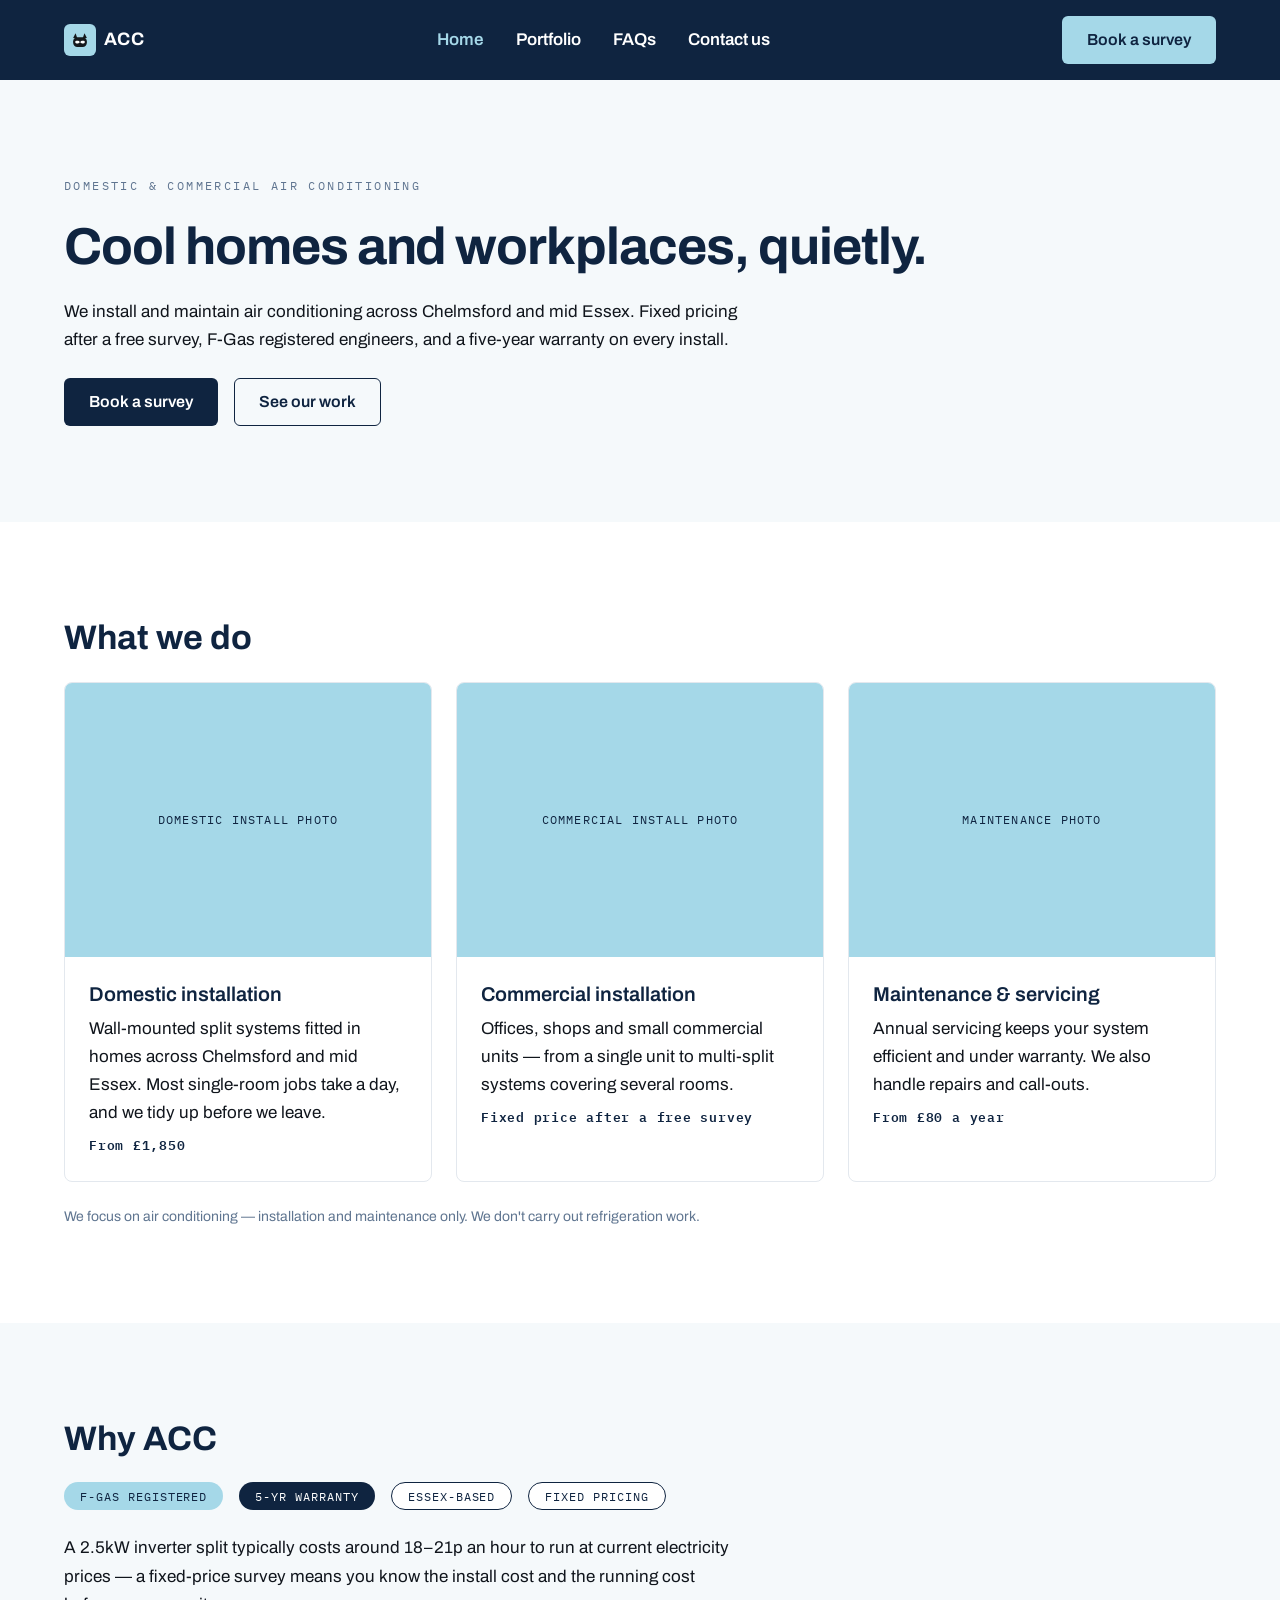
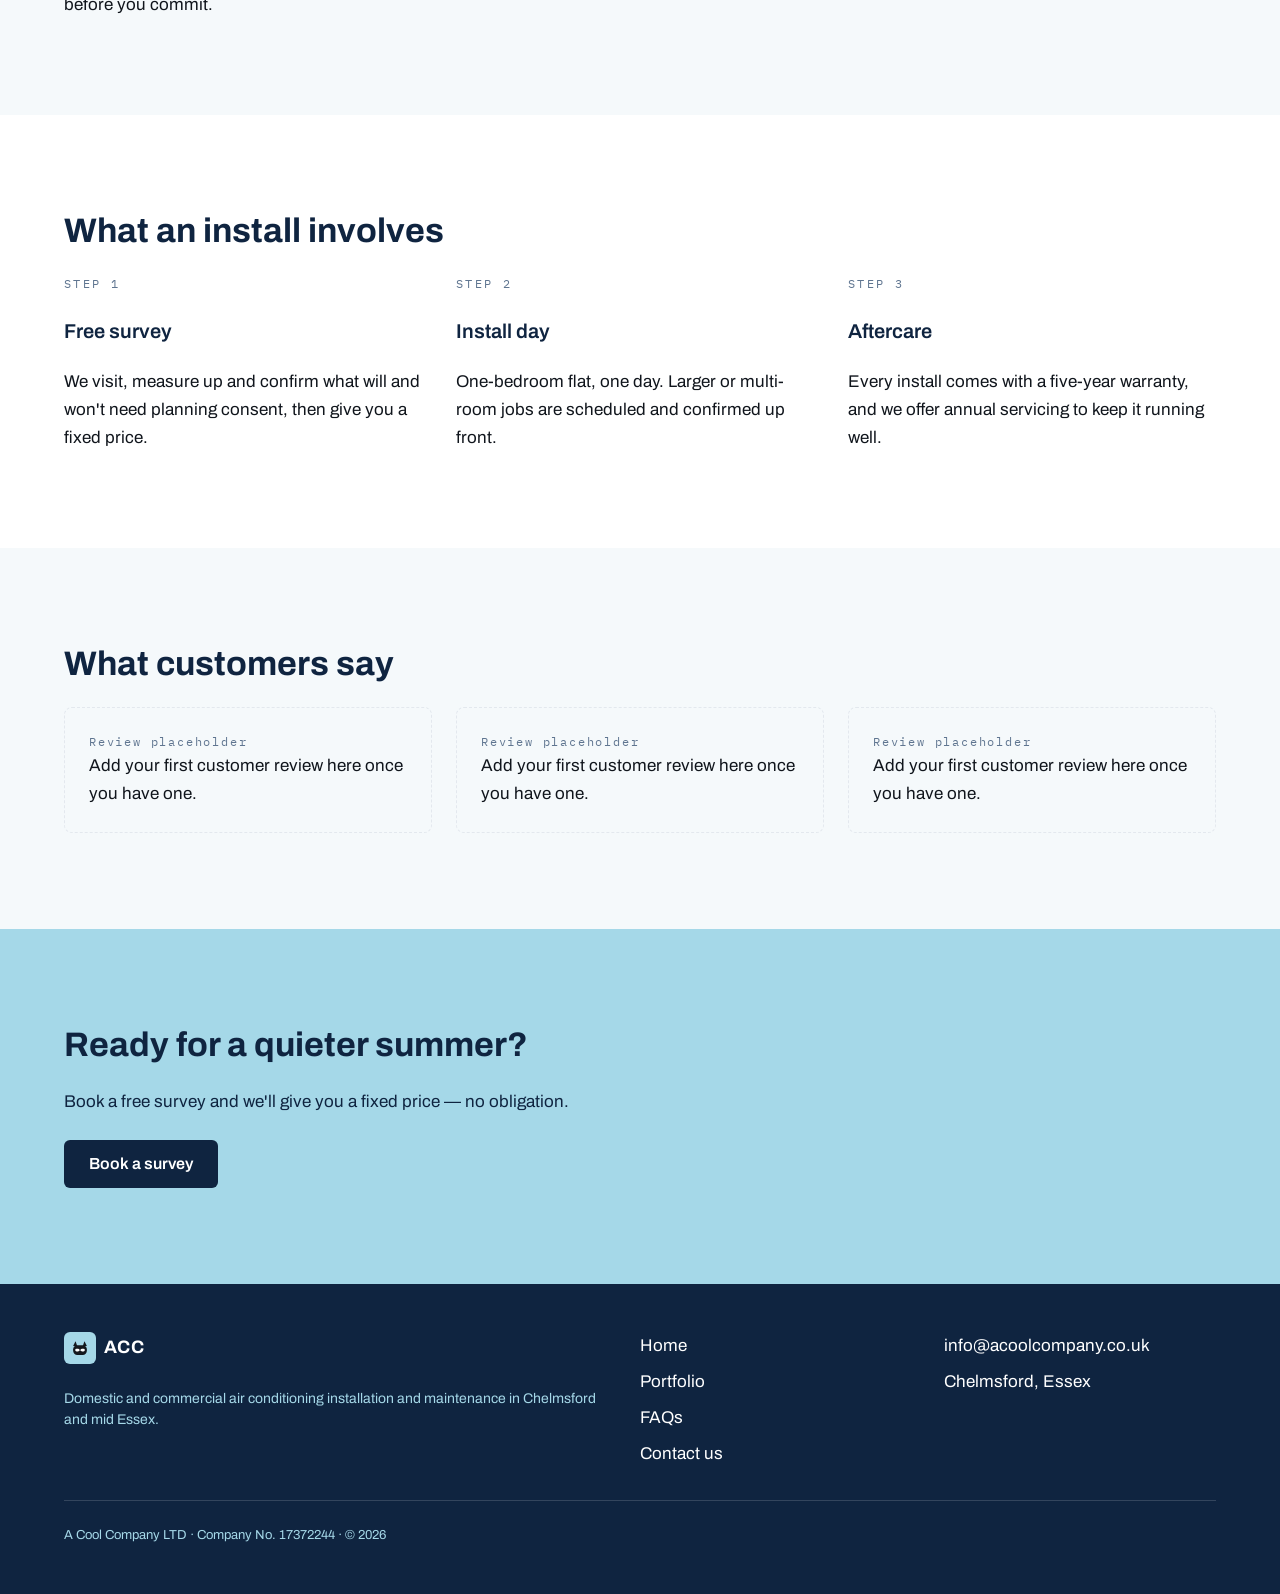
==== index.html @ a7eb342b "Add ACC website" ====
<!DOCTYPE html>
<html lang="en-GB">
<head>
  <meta charset="UTF-8">
  <meta name="viewport" content="width=device-width, initial-scale=1">
  <title>A Cool Company | Air conditioning installation &amp; maintenance, Chelmsford &amp; Essex</title>
  <meta name="description" content="Domestic and commercial air conditioning installation and maintenance across Chelmsford and mid Essex. Fixed pricing after a free survey, F-Gas registered, five-year warranty.">
  <link rel="icon" type="image/svg+xml" href="assets/img/favicon.svg">
  <link rel="preconnect" href="https://fonts.googleapis.com">
  <link rel="preconnect" href="https://fonts.gstatic.com" crossorigin>
  <link href="https://fonts.googleapis.com/css2?family=Archivo:wght@400;600;700&family=IBM+Plex+Mono:wght@400;600&display=swap" rel="stylesheet">
  <link rel="stylesheet" href="assets/css/style.css">
</head>
<body>

  <header class="site-header">
    <div class="container">
      <a class="brand" href="index.html">
        <span class="brand__tile" aria-hidden="true">
          <svg viewBox="0 0 32 32">
            <path d="M6 13 L9.5 6 L12 13 Z" fill="#14181D"/>
            <path d="M26 13 L22.5 6 L20 13 Z" fill="#14181D"/>
            <rect x="6" y="12" width="20" height="14" rx="6" fill="#14181D"/>
            <rect x="9" y="17" width="6" height="4" rx="2" fill="#FFFFFF"/>
            <rect x="17" y="17" width="6" height="4" rx="2" fill="#FFFFFF"/>
            <rect x="15" y="18.5" width="2" height="1.2" fill="#FFFFFF"/>
          </svg>
        </span>
        <span class="brand__word">ACC</span>
      </a>
      <button class="nav-toggle" type="button" aria-expanded="false" aria-controls="site-nav" aria-label="Open menu">
        <svg viewBox="0 0 24 24" fill="none" stroke="currentColor" stroke-width="2" stroke-linecap="round" aria-hidden="true">
          <line x1="3" y1="6" x2="21" y2="6"/><line x1="3" y1="12" x2="21" y2="12"/><line x1="3" y1="18" x2="21" y2="18"/>
        </svg>
      </button>
      <nav class="site-nav" id="site-nav" aria-label="Primary">
        <ul>
          <li><a href="index.html" aria-current="page">Home</a></li>
          <li><a href="portfolio.html">Portfolio</a></li>
          <li><a href="faq.html">FAQs</a></li>
          <li data-feature="solar" hidden><a href="solar.html">Solar panels</a></li>
          <li><a href="contact.html">Contact us</a></li>
          <li class="nav-cta-item"><a class="btn btn--on-navy btn--block" href="contact.html">Book a survey</a></li>
        </ul>
      </nav>
      <a class="btn btn--on-navy header-cta" href="contact.html">Book a survey</a>
    </div>
  </header>

  <main>

    <section class="hero section">
      <div class="container stack">
        <p class="eyebrow">Domestic &amp; commercial air conditioning</p>
        <h1 class="h1">Cool homes and workplaces, quietly.</h1>
        <p class="text-max">We install and maintain air conditioning across Chelmsford and mid Essex. Fixed pricing after a free survey, F-Gas registered engineers, and a five-year warranty on every install.</p>
        <div class="cluster">
          <a class="btn btn--primary" href="contact.html">Book a survey</a>
          <a class="btn btn--secondary" href="portfolio.html">See our work</a>
        </div>
      </div>
    </section>

    <section class="section" id="services" aria-labelledby="services-heading">
      <div class="container stack">
        <h2 id="services-heading">What we do</h2>
        <div class="grid grid--3">
          <article class="card">
            <div class="card__media">Domestic install photo</div>
            <div class="card__body">
              <h3>Domestic installation</h3>
              <p>Wall-mounted split systems fitted in homes across Chelmsford and mid Essex. Most single-room jobs take a day, and we tidy up before we leave.</p>
              <p class="card__price">From £1,850</p>
            </div>
          </article>
          <article class="card">
            <div class="card__media">Commercial install photo</div>
            <div class="card__body">
              <h3>Commercial installation</h3>
              <p>Offices, shops and small commercial units — from a single unit to multi-split systems covering several rooms.</p>
              <p class="card__price">Fixed price after a free survey</p>
            </div>
          </article>
          <article class="card">
            <div class="card__media">Maintenance photo</div>
            <div class="card__body">
              <h3>Maintenance &amp; servicing</h3>
              <p>Annual servicing keeps your system efficient and under warranty. We also handle repairs and call-outs.</p>
              <p class="card__price">From £80 a year</p>
            </div>
          </article>
        </div>
        <p class="small">We focus on air conditioning — installation and maintenance only. We don't carry out refrigeration work.</p>
      </div>
    </section>

    <section class="section section--surface" aria-labelledby="why-heading">
      <div class="container stack">
        <h2 id="why-heading">Why ACC</h2>
        <div class="cluster">
          <span class="badge badge--fill">F-Gas registered</span>
          <span class="badge badge--solid">5-yr warranty</span>
          <span class="badge badge--outline">Essex-based</span>
          <span class="badge badge--outline">Fixed pricing</span>
        </div>
        <p class="text-max">A 2.5kW inverter split typically costs around 18–21p an hour to run at current electricity prices — a fixed-price survey means you know the install cost and the running cost before you commit.</p>
      </div>
    </section>

    <section class="section" aria-labelledby="process-heading">
      <div class="container stack">
        <h2 id="process-heading">What an install involves</h2>
        <div class="grid grid--3">
          <div class="stack">
            <p class="eyebrow">Step 1</p>
            <h3>Free survey</h3>
            <p>We visit, measure up and confirm what will and won't need planning consent, then give you a fixed price.</p>
          </div>
          <div class="stack">
            <p class="eyebrow">Step 2</p>
            <h3>Install day</h3>
            <p>One-bedroom flat, one day. Larger or multi-room jobs are scheduled and confirmed up front.</p>
          </div>
          <div class="stack">
            <p class="eyebrow">Step 3</p>
            <h3>Aftercare</h3>
            <p>Every install comes with a five-year warranty, and we offer annual servicing to keep it running well.</p>
          </div>
        </div>
      </div>
    </section>

    <section class="section section--surface" aria-labelledby="reviews-heading">
      <div class="container stack">
        <h2 id="reviews-heading">What customers say</h2>
        <div class="grid grid--3">
          <div class="review-card">
            <p class="review-card__label">Review placeholder</p>
            <p>Add your first customer review here once you have one.</p>
          </div>
          <div class="review-card">
            <p class="review-card__label">Review placeholder</p>
            <p>Add your first customer review here once you have one.</p>
          </div>
          <div class="review-card">
            <p class="review-card__label">Review placeholder</p>
            <p>Add your first customer review here once you have one.</p>
          </div>
        </div>
      </div>
    </section>

    <section class="section section--babyblue" aria-labelledby="cta-heading">
      <div class="container stack">
        <h2 id="cta-heading">Ready for a quieter summer?</h2>
        <p class="text-max">Book a free survey and we'll give you a fixed price — no obligation.</p>
        <div class="cluster">
          <a class="btn btn--primary" href="contact.html">Book a survey</a>
        </div>
      </div>
    </section>

  </main>

  <footer class="site-footer">
    <div class="container">
      <div class="footer-grid">
        <div class="stack">
          <a class="brand" href="index.html">
            <span class="brand__tile" aria-hidden="true">
              <svg viewBox="0 0 32 32">
                <path d="M6 13 L9.5 6 L12 13 Z" fill="#14181D"/>
                <path d="M26 13 L22.5 6 L20 13 Z" fill="#14181D"/>
                <rect x="6" y="12" width="20" height="14" rx="6" fill="#14181D"/>
                <rect x="9" y="17" width="6" height="4" rx="2" fill="#FFFFFF"/>
                <rect x="17" y="17" width="6" height="4" rx="2" fill="#FFFFFF"/>
                <rect x="15" y="18.5" width="2" height="1.2" fill="#FFFFFF"/>
              </svg>
            </span>
            <span class="brand__word">ACC</span>
          </a>
          <p class="small" style="color:var(--baby-blue)">Domestic and commercial air conditioning installation and maintenance in Chelmsford and mid Essex.</p>
        </div>
        <nav class="footer-nav" aria-label="Footer">
          <ul>
            <li><a href="index.html">Home</a></li>
            <li><a href="portfolio.html">Portfolio</a></li>
            <li><a href="faq.html">FAQs</a></li>
            <li data-feature="solar" hidden><a href="solar.html">Solar panels</a></li>
            <li><a href="contact.html">Contact us</a></li>
          </ul>
        </nav>
        <div class="footer-contact">
          <ul>
            <li><a href="mailto:info@acoolcompany.co.uk">info@acoolcompany.co.uk</a></li>
            <li>Chelmsford, Essex</li>
          </ul>
        </div>
      </div>
      <p class="footer-legal">A Cool Company LTD · Company No. 17372244 · &copy; <span data-current-year>2026</span></p>
    </div>
  </footer>

  <script src="assets/js/site-config.js"></script>
  <script src="assets/js/main.js"></script>
</body>
</html>
---- assets/css/style.css ----
/*
  A Cool Company (ACC) — site stylesheet
  Built from "ACC Website Style Guide v1.0" (Aug 2026).
  Colour, type, spacing and component rules below map directly to that
  document — see README.md for where each choice comes from.
*/

/* ---------- Design tokens ---------- */
:root {
  /* Brand */
  --navy: #0F2440;
  --baby-blue: #A5D8E8;
  --white: #FFFFFF;

  /* Interface */
  --surface: #F5F9FB;
  --border: #E3E8EE;
  --muted: #5F7590;
  --body-text: #10151C;
  --success: #1F7A5C;
  --error: #B4402F;

  /* Spacing scale (8px base) */
  --sp-1: 8px;
  --sp-2: 16px;
  --sp-3: 24px;
  --sp-4: 32px;
  --sp-6: 48px;
  --sp-8: 64px;
  --sp-12: 96px;

  /* Radius */
  --radius-control: 6px;
  --radius-card: 8px;

  --content-max: 1200px;
  --text-max: 68ch;
}

/* ---------- Reset & base ---------- */
* { box-sizing: border-box; }
html { -webkit-text-size-adjust: 100%; }
body {
  margin: 0;
  background: var(--white);
  color: var(--body-text);
  font-family: "Archivo", Arial, Helvetica, sans-serif;
  font-weight: 400;
  font-size: 17px;
  line-height: 1.65;
  -webkit-font-smoothing: antialiased;
}
img { max-width: 100%; display: block; }
a { color: inherit; }
h1, h2, h3, p, ul, ol, figure { margin: 0; }
ul { padding-left: 1.2em; }

/* Visible focus ring everywhere — never remove outline without replacing it */
a:focus-visible,
button:focus-visible,
input:focus-visible,
textarea:focus-visible,
select:focus-visible,
summary:focus-visible {
  outline: 3px solid var(--baby-blue);
  outline-offset: 2px;
  border-radius: var(--radius-control);
}

/* ---------- Type scale ---------- */
.eyebrow {
  font-family: "IBM Plex Mono", "Courier New", monospace;
  font-size: 12px;
  letter-spacing: 0.2em;
  text-transform: uppercase;
  color: var(--muted);
}
h1, .h1 {
  font-weight: 700;
  font-size: 34px;
  line-height: 1.1;
  letter-spacing: -0.01em;
  color: var(--navy);
}
h2, .h2 {
  font-weight: 700;
  font-size: 26px;
  line-height: 1.2;
  color: var(--navy);
}
h3, .h3 {
  font-weight: 600;
  font-size: 20px;
  line-height: 1.3;
  color: var(--navy);
}
.text-max { max-width: var(--text-max); }
small, .small {
  display: block;
  font-size: 14px;
  line-height: 1.55;
  color: var(--muted);
}

@media (min-width: 900px) {
  h1, .h1 { font-size: 52px; line-height: 1.05; letter-spacing: -0.02em; }
  h2, .h2 { font-size: 34px; line-height: 1.15; }
}

/* ---------- Layout helpers ---------- */
.container {
  max-width: var(--content-max);
  margin: 0 auto;
  padding: 0 var(--sp-3);
}
.section {
  padding: var(--sp-6) 0;
}
@media (min-width: 900px) {
  .section { padding: var(--sp-12) 0; }
}
.section--surface { background: var(--surface); }
.section--navy { background: var(--navy); color: var(--white); }
.section--navy h1, .section--navy h2, .section--navy h3 { color: var(--white); }
.section--babyblue { background: var(--baby-blue); color: var(--navy); }
.section--babyblue h1, .section--babyblue h2, .section--babyblue h3 { color: var(--navy); }

.stack { display: flex; flex-direction: column; gap: var(--sp-3); }
.cluster { display: flex; flex-wrap: wrap; gap: var(--sp-2); align-items: center; }

.grid {
  display: grid;
  gap: var(--sp-3);
  grid-template-columns: 1fr;
}
@media (min-width: 700px) {
  .grid--2 { grid-template-columns: 1fr 1fr; }
  .grid--3 { grid-template-columns: 1fr 1fr 1fr; }
}

.visually-hidden {
  position: absolute;
  width: 1px; height: 1px;
  overflow: hidden;
  clip: rect(0 0 0 0);
  white-space: nowrap;
}

/* ---------- Header / nav ---------- */
.site-header {
  background: var(--navy);
  color: var(--white);
}
.site-header .container {
  display: flex;
  align-items: center;
  justify-content: space-between;
  padding-top: var(--sp-2);
  padding-bottom: var(--sp-2);
  gap: var(--sp-3);
}
.brand {
  display: flex;
  align-items: center;
  gap: var(--sp-1);
  text-decoration: none;
  color: var(--white);
}
.brand__tile {
  width: 32px;
  height: 32px;
  border-radius: var(--radius-control);
  background: var(--baby-blue);
  display: flex;
  align-items: center;
  justify-content: center;
  flex-shrink: 0;
}
.brand__tile svg { width: 22px; height: 22px; }
.brand__word {
  font-weight: 700;
  font-size: 18px;
  letter-spacing: 0.02em;
}

.nav-toggle {
  background: none;
  border: 1.5px solid var(--white);
  color: var(--white);
  border-radius: var(--radius-control);
  width: 44px;
  height: 44px;
  display: inline-flex;
  align-items: center;
  justify-content: center;
  cursor: pointer;
}
.nav-toggle svg { width: 20px; height: 20px; }

.site-nav {
  display: none;
  width: 100%;
  order: 3;
}
.site-nav.is-open { display: block; }
.site-nav ul {
  list-style: none;
  margin: var(--sp-2) 0 0;
  padding: 0;
  display: flex;
  flex-direction: column;
  gap: var(--sp-1);
}
.site-nav a {
  display: block;
  padding: var(--sp-1) 0;
  text-decoration: none;
  font-weight: 600;
  color: var(--white);
  min-height: 44px;
  display: flex;
  align-items: center;
}
.site-nav a[aria-current="page"] { color: var(--baby-blue); }
/* Higher specificity than .btn (below) so display:none actually wins on mobile */
a.header-cta { display: none; }
/* This item only belongs in the mobile dropdown, not the desktop inline nav */
.nav-cta-item { display: block; }

@media (min-width: 900px) {
  .nav-toggle { display: none; }
  .site-nav { display: block; width: auto; order: 0; }
  .site-nav ul { flex-direction: row; gap: var(--sp-4); margin: 0; align-items: center; }
  .site-nav a { padding: 0; min-height: auto; }
  a.header-cta { display: inline-flex; }
  .nav-cta-item { display: none; }
}

/* ---------- Buttons ---------- */
.btn {
  display: inline-flex;
  align-items: center;
  justify-content: center;
  gap: var(--sp-1);
  min-height: 48px;
  padding: 0 var(--sp-3);
  border-radius: var(--radius-control);
  font-family: inherit;
  font-weight: 600;
  font-size: 16px;
  text-decoration: none;
  border: 1.5px solid transparent;
  cursor: pointer;
  transition: background-color 120ms ease;
}
.btn--primary {
  background: var(--navy);
  color: var(--white);
}
.btn--primary:hover { background: #0b1c33; }
.btn--secondary {
  background: transparent;
  border-color: var(--navy);
  color: var(--navy);
}
.btn--secondary:hover { background: rgba(15, 36, 64, 0.06); }
.section--navy .btn--secondary,
.header-cta.btn--secondary {
  border-color: var(--white);
  color: var(--white);
}
.btn--on-navy {
  background: var(--baby-blue);
  color: var(--navy);
}
.btn--on-navy:hover { background: #92cde1; }
.btn--block { width: 100%; }

/* ---------- Badges ---------- */
.badge {
  display: inline-flex;
  align-items: center;
  height: 28px;
  padding: 0 var(--sp-2);
  border-radius: 999px;
  font-family: "IBM Plex Mono", "Courier New", monospace;
  font-size: 12px;
  letter-spacing: 0.08em;
  text-transform: uppercase;
}
.badge--fill { background: var(--baby-blue); color: var(--navy); }
.badge--solid { background: var(--navy); color: var(--white); }
.badge--outline { background: var(--white); color: var(--navy); border: 1.5px solid var(--navy); }

/* ---------- Cards ---------- */
.card {
  background: var(--white);
  border: 1px solid var(--border);
  border-radius: var(--radius-card);
  overflow: hidden;
  display: flex;
  flex-direction: column;
}
.card__media {
  background: var(--baby-blue);
  aspect-ratio: 4 / 3;
  display: flex;
  align-items: center;
  justify-content: center;
  color: var(--navy);
  font-family: "IBM Plex Mono", monospace;
  font-size: 12px;
  letter-spacing: 0.1em;
  text-transform: uppercase;
  text-align: center;
  padding: var(--sp-2);
}
.card__body {
  padding: var(--sp-3);
  display: flex;
  flex-direction: column;
  gap: var(--sp-1);
  flex: 1;
}
.card__price {
  font-family: "IBM Plex Mono", monospace;
  font-size: 13px;
  letter-spacing: 0.06em;
  color: var(--navy);
  font-weight: 600;
}

.review-card {
  background: var(--surface);
  border: 1px dashed var(--border);
  border-radius: var(--radius-card);
  padding: var(--sp-3);
}
.review-card__label {
  font-family: "IBM Plex Mono", monospace;
  font-size: 12px;
  letter-spacing: 0.15em;
  color: var(--muted);
}

/* ---------- Forms ---------- */
.field {
  display: flex;
  flex-direction: column;
  gap: var(--sp-1);
  margin-bottom: var(--sp-3);
}
.field label {
  font-weight: 600;
  font-size: 15px;
  color: var(--navy);
}
.field input,
.field select,
.field textarea {
  font-family: inherit;
  font-size: 17px; /* never below 16px, or Safari zooms on focus */
  padding: 12px 14px;
  border: 1.5px solid var(--border);
  border-radius: var(--radius-control);
  background: var(--white);
  color: var(--body-text);
  min-height: 48px;
}
.field textarea { min-height: 120px; resize: vertical; }
.field input:focus,
.field select:focus,
.field textarea:focus {
  border-color: var(--baby-blue);
  outline: 3px solid var(--baby-blue);
  outline-offset: 1px;
}
.field--error input,
.field--error textarea,
.field--error select {
  border-color: var(--error);
}
.field__error {
  color: var(--error);
  font-size: 14px;
  display: flex;
  align-items: baseline;
  gap: 6px;
}
.field__error::before {
  content: "!";
  display: inline-flex;
  align-items: center;
  justify-content: center;
  width: 16px; height: 16px;
  border-radius: 50%;
  background: var(--error);
  color: var(--white);
  font-size: 11px;
  font-weight: 700;
  flex-shrink: 0;
}
.field__hint { color: var(--muted); font-size: 14px; }

.form-status {
  border-radius: var(--radius-control);
  padding: var(--sp-2) var(--sp-3);
  margin-bottom: var(--sp-3);
  display: none;
}
.form-status.is-visible { display: block; }
.form-status--success { background: #E7F4EE; color: var(--success); border: 1px solid var(--success); }
.form-status--error { background: #FBEAE6; color: var(--error); border: 1px solid var(--error); }

/* ---------- FAQ accordion (native <details>) ---------- */
.faq-item {
  border-bottom: 1px solid var(--border);
  padding: var(--sp-2) 0;
}
.faq-item summary {
  cursor: pointer;
  font-weight: 600;
  font-size: 18px;
  color: var(--navy);
  display: flex;
  justify-content: space-between;
  align-items: center;
  gap: var(--sp-2);
  list-style: none;
  min-height: 44px;
}
.faq-item summary::-webkit-details-marker { display: none; }
.faq-item summary::after {
  content: "+";
  font-size: 22px;
  color: var(--muted);
  flex-shrink: 0;
}
.faq-item[open] summary::after { content: "\2212"; }
.faq-item p {
  margin-top: var(--sp-1);
  color: var(--body-text);
  max-width: var(--text-max);
}

/* ---------- Footer ---------- */
.site-footer {
  background: var(--navy);
  color: var(--white);
  padding: var(--sp-6) 0;
}
.site-footer a { text-decoration: none; }
.site-footer a:hover { text-decoration: underline; }
.footer-grid {
  display: grid;
  gap: var(--sp-4);
  grid-template-columns: 1fr;
}
@media (min-width: 700px) {
  .footer-grid { grid-template-columns: 2fr 1fr 1fr; }
}
.footer-legal {
  border-top: 1px solid rgba(255,255,255,0.15);
  margin-top: var(--sp-4);
  padding-top: var(--sp-3);
  color: var(--baby-blue);
  font-size: 13px;
}
.footer-nav ul, .footer-contact ul {
  list-style: none;
  padding: 0;
  margin: 0;
  display: flex;
  flex-direction: column;
  gap: var(--sp-1);
}

/* ---------- Misc ---------- */
.hero {
  background: var(--surface);
}
.notice {
  background: var(--surface);
  border: 1px solid var(--border);
  border-radius: var(--radius-card);
  padding: var(--sp-3);
}
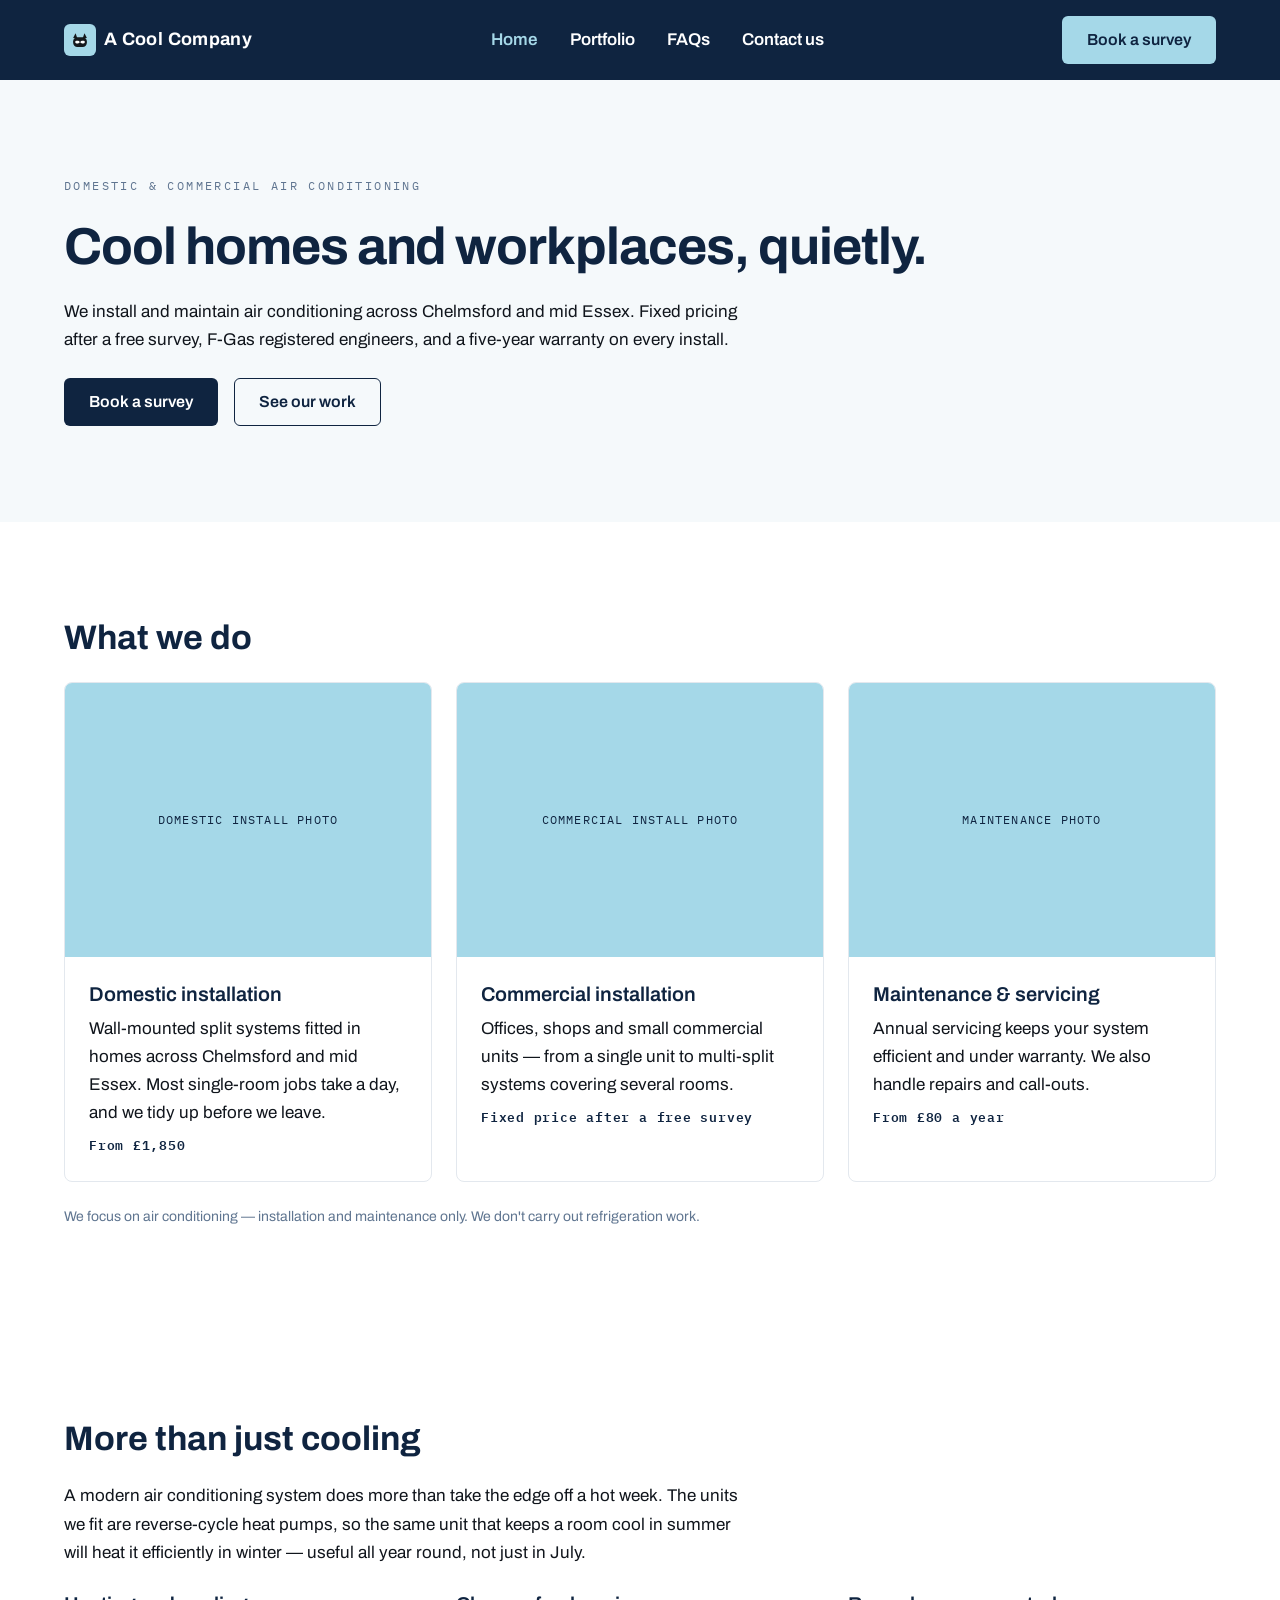
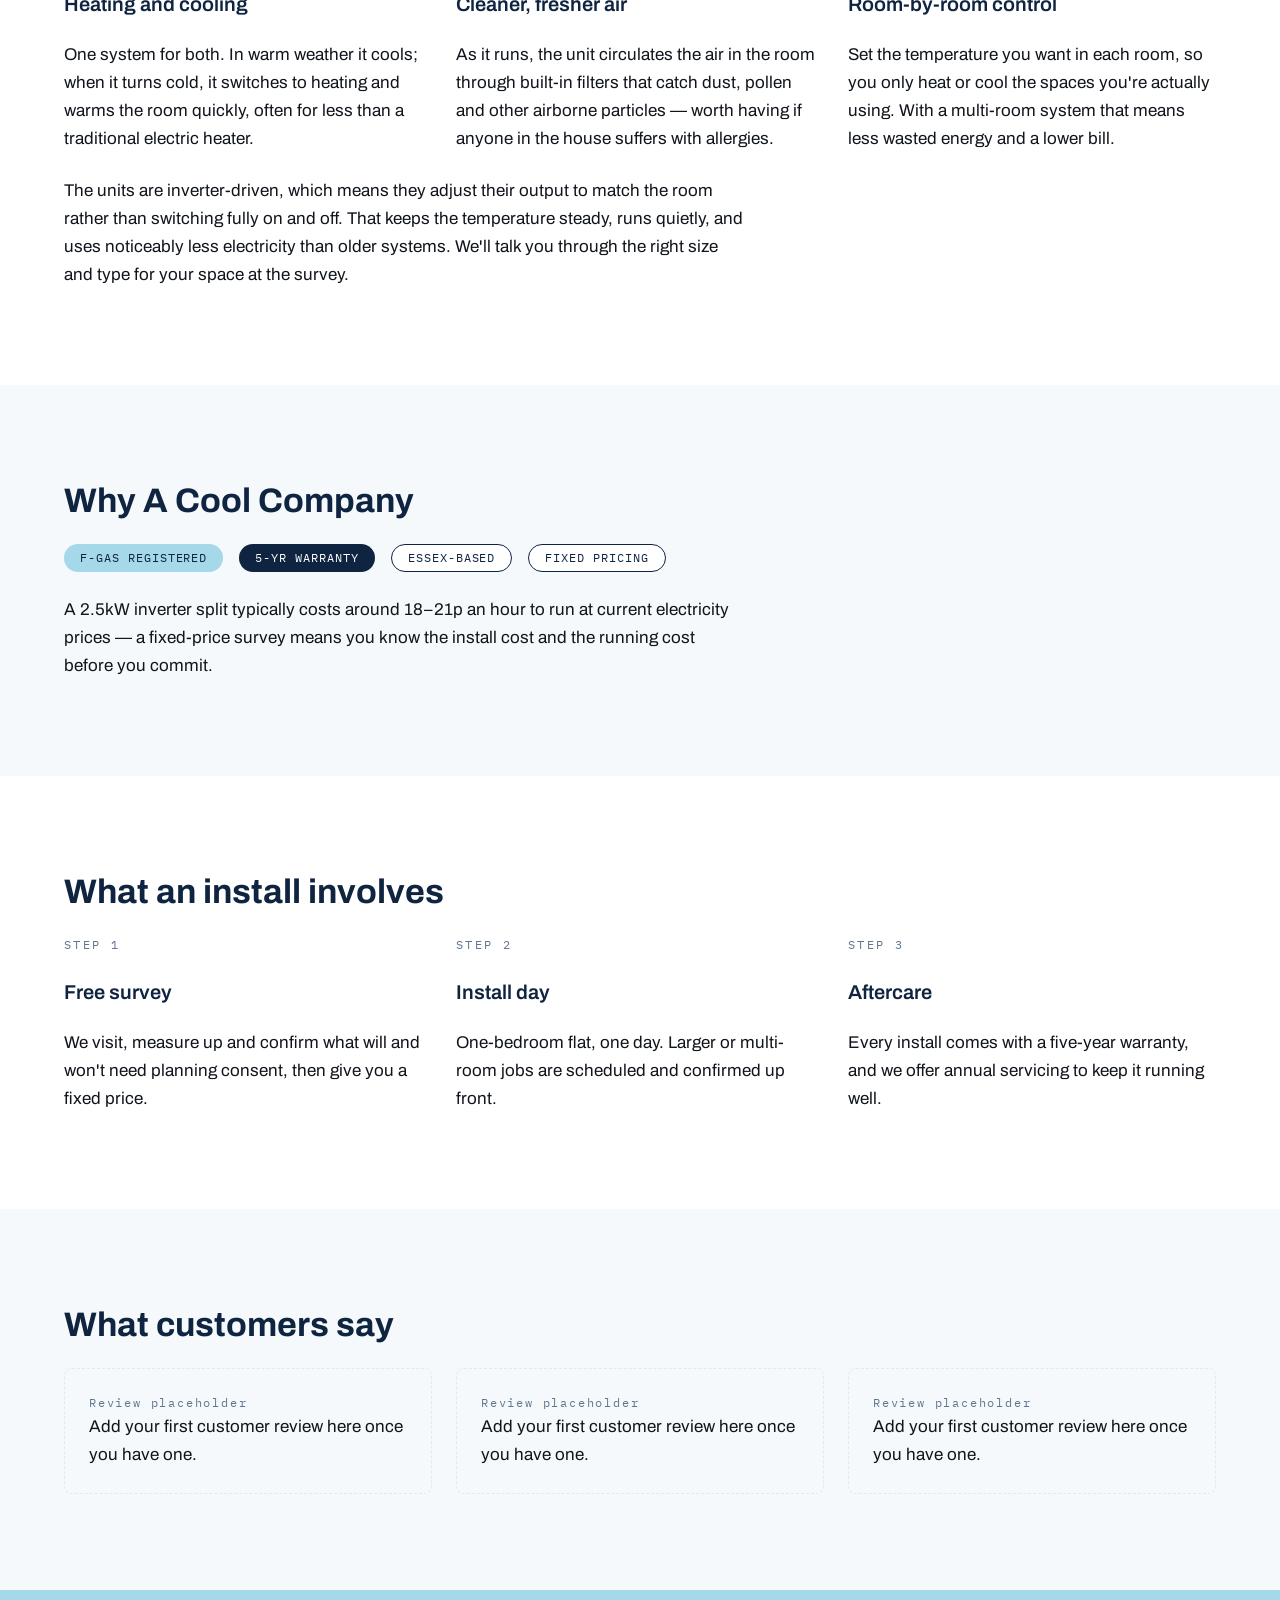
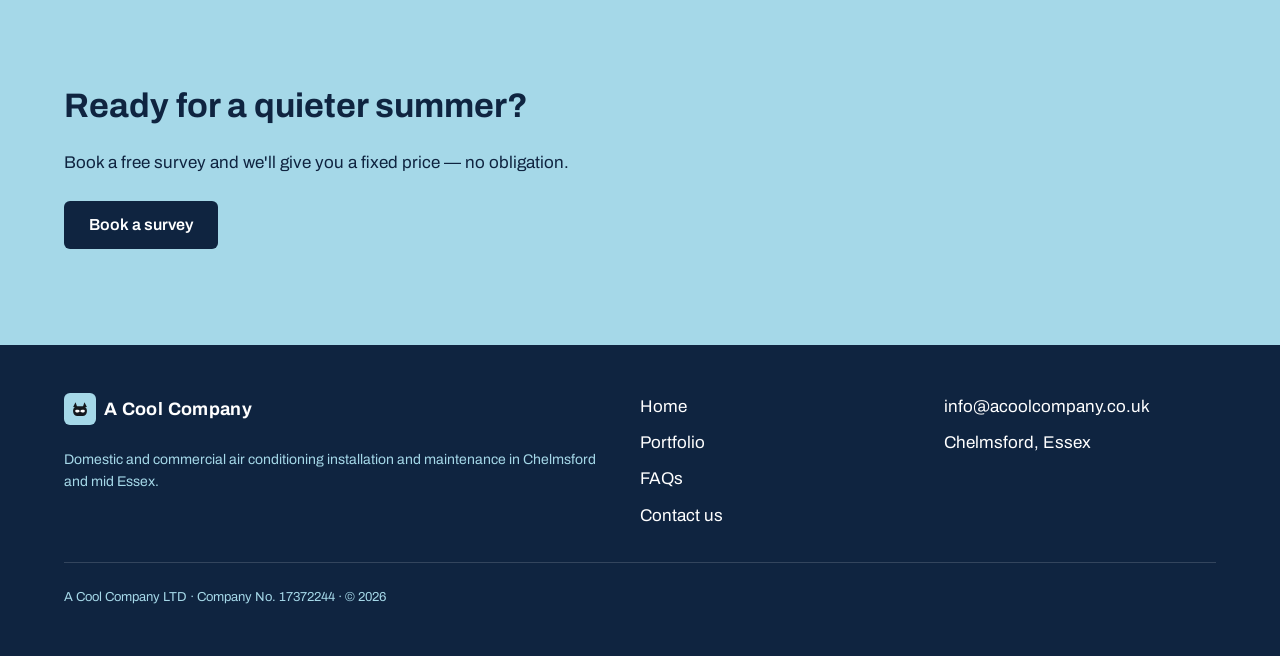
==== commit bfaad7b7: "Rebrand ACC to A Cool Company and add air conditioning detail Replace the "ACC" logo wordmark in the" ====
--- a/index.html
+++ b/index.html
@@ -26,7 +26,7 @@
             <rect x="15" y="18.5" width="2" height="1.2" fill="#FFFFFF"/>
           </svg>
         </span>
-        <span class="brand__word">ACC</span>
+        <span class="brand__word">A Cool Company</span>
       </a>
       <button class="nav-toggle" type="button" aria-expanded="false" aria-controls="site-nav" aria-label="Open menu">
         <svg viewBox="0 0 24 24" fill="none" stroke="currentColor" stroke-width="2" stroke-linecap="round" aria-hidden="true">
@@ -94,9 +94,31 @@
       </div>
     </section>
 
+    <section class="section" aria-labelledby="about-ac-heading">
+      <div class="container stack">
+        <h2 id="about-ac-heading">More than just cooling</h2>
+        <p class="text-max">A modern air conditioning system does more than take the edge off a hot week. The units we fit are reverse-cycle heat pumps, so the same unit that keeps a room cool in summer will heat it efficiently in winter — useful all year round, not just in July.</p>
+        <div class="grid grid--3">
+          <div class="stack">
+            <h3>Heating and cooling</h3>
+            <p>One system for both. In warm weather it cools; when it turns cold, it switches to heating and warms the room quickly, often for less than a traditional electric heater.</p>
+          </div>
+          <div class="stack">
+            <h3>Cleaner, fresher air</h3>
+            <p>As it runs, the unit circulates the air in the room through built-in filters that catch dust, pollen and other airborne particles — worth having if anyone in the house suffers with allergies.</p>
+          </div>
+          <div class="stack">
+            <h3>Room-by-room control</h3>
+            <p>Set the temperature you want in each room, so you only heat or cool the spaces you're actually using. With a multi-room system that means less wasted energy and a lower bill.</p>
+          </div>
+        </div>
+        <p class="text-max">The units are inverter-driven, which means they adjust their output to match the room rather than switching fully on and off. That keeps the temperature steady, runs quietly, and uses noticeably less electricity than older systems. We'll talk you through the right size and type for your space at the survey.</p>
+      </div>
+    </section>
+
     <section class="section section--surface" aria-labelledby="why-heading">
       <div class="container stack">
-        <h2 id="why-heading">Why ACC</h2>
+        <h2 id="why-heading">Why A Cool Company</h2>
         <div class="cluster">
           <span class="badge badge--fill">F-Gas registered</span>
           <span class="badge badge--solid">5-yr warranty</span>
@@ -177,7 +199,7 @@
                 <rect x="15" y="18.5" width="2" height="1.2" fill="#FFFFFF"/>
               </svg>
             </span>
-            <span class="brand__word">ACC</span>
+            <span class="brand__word">A Cool Company</span>
           </a>
           <p class="small" style="color:var(--baby-blue)">Domestic and commercial air conditioning installation and maintenance in Chelmsford and mid Essex.</p>
         </div>
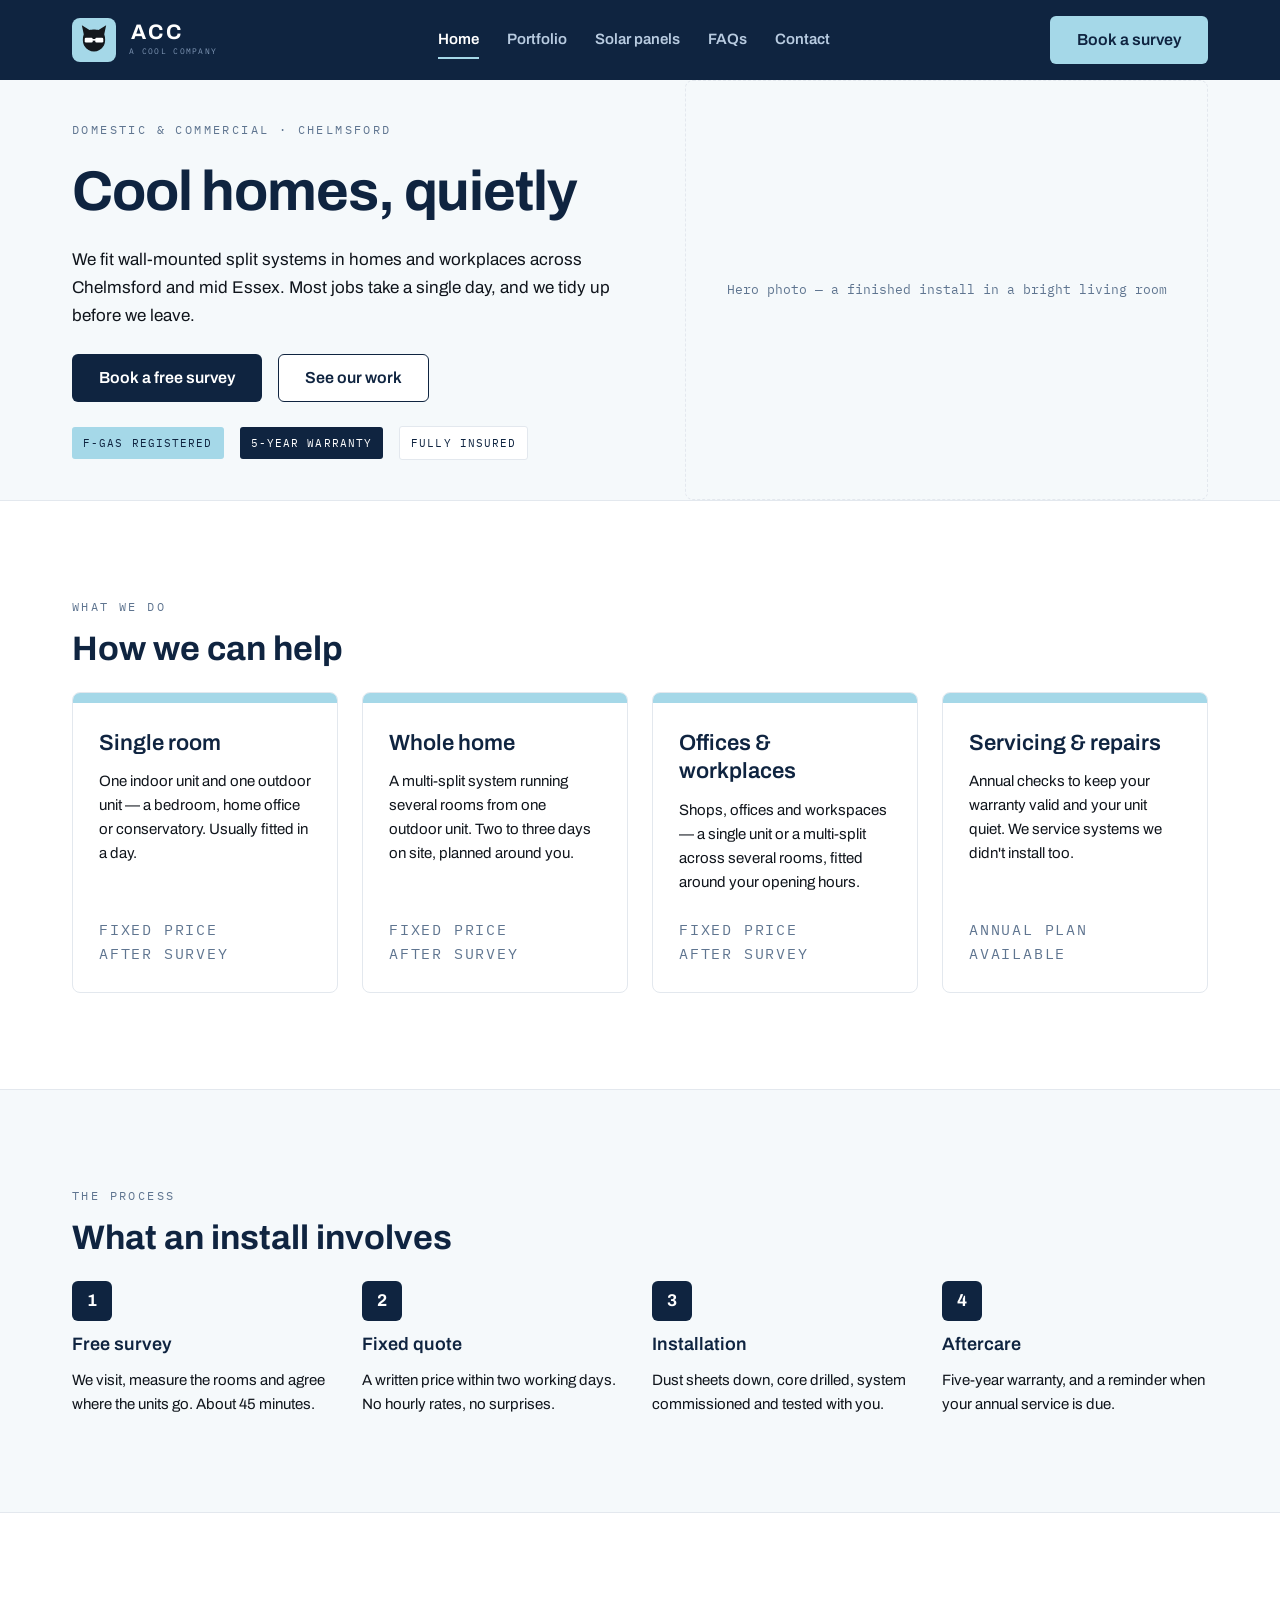
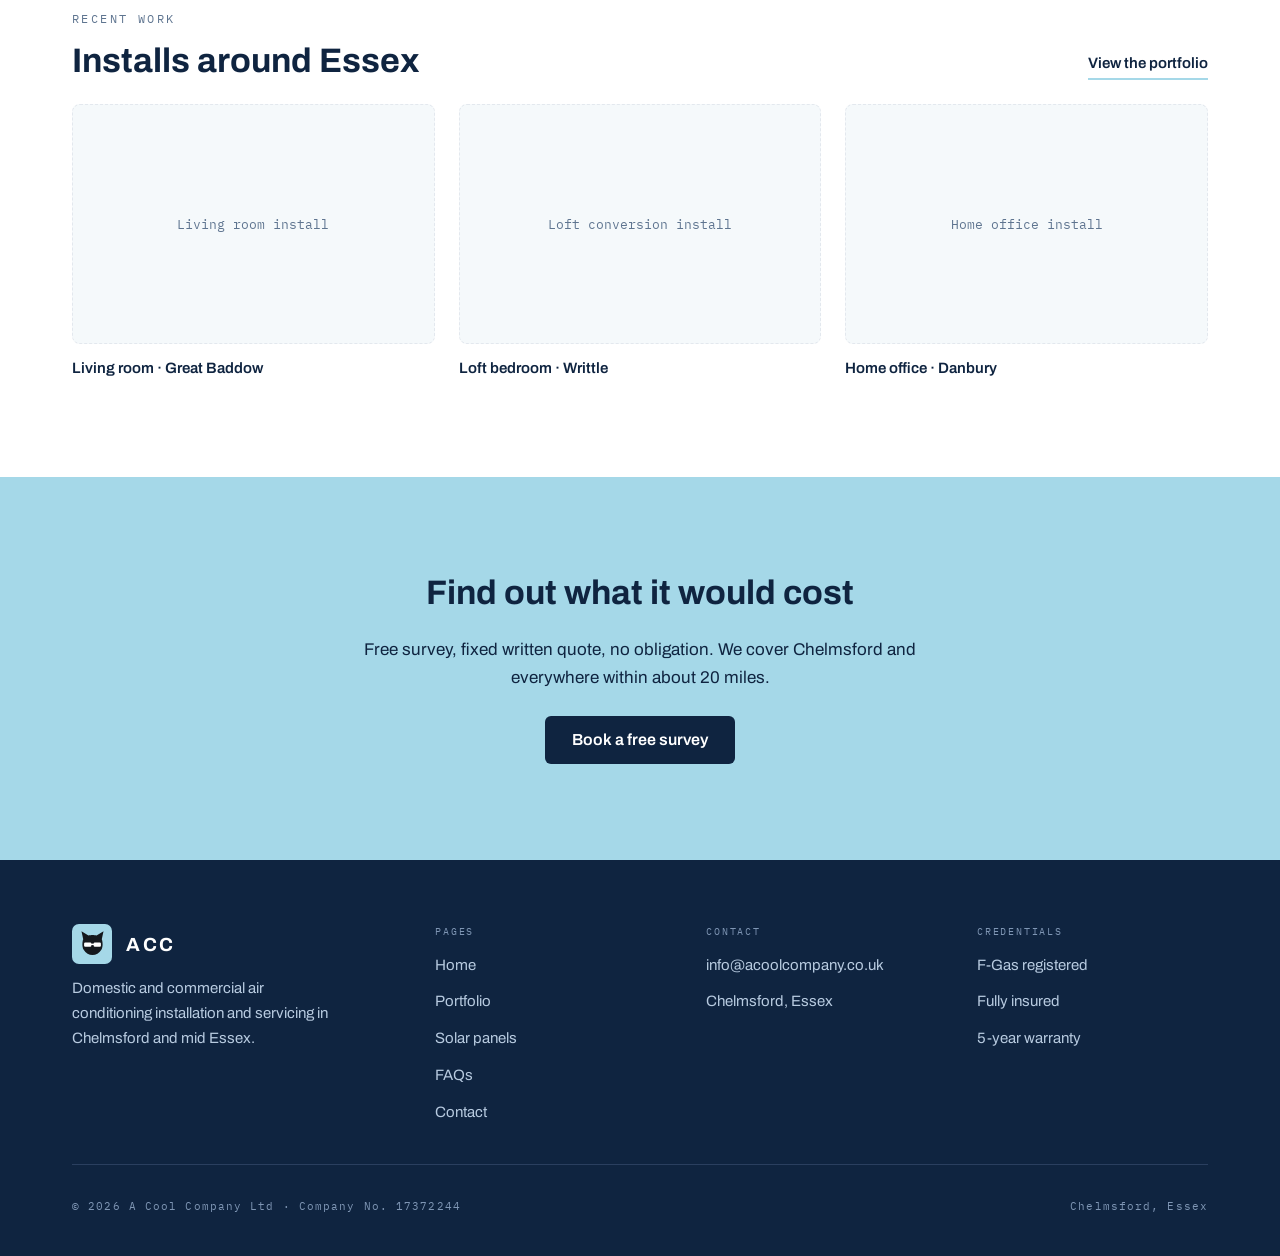
==== commit 45dcc02b: "Rebuild site to new design; add commercial; fix mobile issues Rebuild all five pages to the new "ACC" ====
--- a/index.html
+++ b/index.html
@@ -3,30 +3,27 @@
 <head>
   <meta charset="UTF-8">
   <meta name="viewport" content="width=device-width, initial-scale=1">
-  <title>A Cool Company | Air conditioning installation &amp; maintenance, Chelmsford &amp; Essex</title>
-  <meta name="description" content="Domestic and commercial air conditioning installation and maintenance across Chelmsford and mid Essex. Fixed pricing after a free survey, F-Gas registered, five-year warranty.">
+  <title>A Cool Company | Domestic &amp; commercial air conditioning, Chelmsford &amp; mid Essex</title>
+  <meta name="description" content="Domestic and commercial air conditioning installation and servicing across Chelmsford and mid Essex. Free survey, fixed written quote, F-Gas registered, five-year warranty.">
   <link rel="icon" type="image/svg+xml" href="assets/img/favicon.svg">
+  <link rel="apple-touch-icon" href="assets/img/logo/acc-mark.png">
   <link rel="preconnect" href="https://fonts.googleapis.com">
   <link rel="preconnect" href="https://fonts.gstatic.com" crossorigin>
-  <link href="https://fonts.googleapis.com/css2?family=Archivo:wght@400;600;700&family=IBM+Plex+Mono:wght@400;600&display=swap" rel="stylesheet">
+  <link href="https://fonts.googleapis.com/css2?family=Archivo:wght@400;500;600;700&family=IBM+Plex+Mono:wght@400;500&display=swap" rel="stylesheet">
   <link rel="stylesheet" href="assets/css/style.css">
 </head>
 <body>
 
   <header class="site-header">
     <div class="container">
-      <a class="brand" href="index.html">
+      <a class="brand" href="index.html" aria-label="A Cool Company — home">
         <span class="brand__tile" aria-hidden="true">
-          <svg viewBox="0 0 32 32">
-            <path d="M6 13 L9.5 6 L12 13 Z" fill="#14181D"/>
-            <path d="M26 13 L22.5 6 L20 13 Z" fill="#14181D"/>
-            <rect x="6" y="12" width="20" height="14" rx="6" fill="#14181D"/>
-            <rect x="9" y="17" width="6" height="4" rx="2" fill="#FFFFFF"/>
-            <rect x="17" y="17" width="6" height="4" rx="2" fill="#FFFFFF"/>
-            <rect x="15" y="18.5" width="2" height="1.2" fill="#FFFFFF"/>
-          </svg>
+          <svg viewBox="0 0 100 100" fill="none"><path d="M18,32 L12,4 L36,19 C40,17.5 46,17 50,17 C54,17 60,17.5 64,19 L88,4 L82,32 C86,42 86,58 81,67 C73,80 62,86 50,86 C38,86 27,80 19,67 C14,58 14,42 18,32 Z" fill="#14181D"/><g fill="#FFFFFF"><rect x="21" y="43" width="25" height="15" rx="4"/><rect x="54" y="43" width="25" height="15" rx="4"/><rect x="44" y="47" width="12" height="5"/></g></svg>
         </span>
-        <span class="brand__word">A Cool Company</span>
+        <span class="brand__text">
+          <span class="brand__word">ACC</span>
+          <span class="brand__sub">A Cool Company</span>
+        </span>
       </a>
       <button class="nav-toggle" type="button" aria-expanded="false" aria-controls="site-nav" aria-label="Open menu">
         <svg viewBox="0 0 24 24" fill="none" stroke="currentColor" stroke-width="2" stroke-linecap="round" aria-hidden="true">
@@ -37,9 +34,9 @@
         <ul>
           <li><a href="index.html" aria-current="page">Home</a></li>
           <li><a href="portfolio.html">Portfolio</a></li>
+          <li><a href="solar.html">Solar panels</a></li>
           <li><a href="faq.html">FAQs</a></li>
-          <li data-feature="solar" hidden><a href="solar.html">Solar panels</a></li>
-          <li><a href="contact.html">Contact us</a></li>
+          <li><a href="contact.html">Contact</a></li>
           <li class="nav-cta-item"><a class="btn btn--on-navy btn--block" href="contact.html">Book a survey</a></li>
         </ul>
       </nav>
@@ -49,135 +46,134 @@
 
   <main>
 
-    <section class="hero section">
+    <section class="hero">
+      <div class="container">
+        <div class="hero__grid">
+          <div class="stack">
+            <p class="eyebrow">Domestic &amp; commercial · Chelmsford</p>
+            <h1 class="h1 hero__title">Cool homes, quietly</h1>
+            <p class="text-max hero__lead">We fit wall-mounted split systems in homes and workplaces across Chelmsford and mid Essex. Most jobs take a single day, and we tidy up before we leave.</p>
+            <div class="cluster">
+              <a class="btn btn--primary" href="contact.html">Book a free survey</a>
+              <a class="btn btn--secondary" href="portfolio.html">See our work</a>
+            </div>
+            <div class="cluster">
+              <span class="badge badge--fill">F-Gas registered</span>
+              <span class="badge badge--solid">5-year warranty</span>
+              <span class="badge badge--outline">Fully insured</span>
+            </div>
+          </div>
+          <div class="media hero__media">Hero photo — a finished install in a bright living room</div>
+        </div>
+      </div>
+    </section>
+
+    <section class="section" aria-labelledby="services-heading">
       <div class="container stack">
-        <p class="eyebrow">Domestic &amp; commercial air conditioning</p>
-        <h1 class="h1">Cool homes and workplaces, quietly.</h1>
-        <p class="text-max">We install and maintain air conditioning across Chelmsford and mid Essex. Fixed pricing after a free survey, F-Gas registered engineers, and a five-year warranty on every install.</p>
-        <div class="cluster">
-          <a class="btn btn--primary" href="contact.html">Book a survey</a>
-          <a class="btn btn--secondary" href="portfolio.html">See our work</a>
-        </div>
-      </div>
-    </section>
-
-    <section class="section" id="services" aria-labelledby="services-heading">
+        <div class="section__head">
+          <p class="eyebrow">What we do</p>
+          <h2 id="services-heading">How we can help</h2>
+        </div>
+        <div class="grid grid--4">
+          <article class="service-card">
+            <div class="service-card__bar" aria-hidden="true"></div>
+            <div class="service-card__body">
+              <h3>Single room</h3>
+              <p>One indoor unit and one outdoor unit — a bedroom, home office or conservatory. Usually fitted in a day.</p>
+              <p class="card-meta">Fixed price after survey</p>
+            </div>
+          </article>
+          <article class="service-card">
+            <div class="service-card__bar" aria-hidden="true"></div>
+            <div class="service-card__body">
+              <h3>Whole home</h3>
+              <p>A multi-split system running several rooms from one outdoor unit. Two to three days on site, planned around you.</p>
+              <p class="card-meta">Fixed price after survey</p>
+            </div>
+          </article>
+          <article class="service-card">
+            <div class="service-card__bar" aria-hidden="true"></div>
+            <div class="service-card__body">
+              <h3>Offices &amp; workplaces</h3>
+              <p>Shops, offices and workspaces — a single unit or a multi-split across several rooms, fitted around your opening hours.</p>
+              <p class="card-meta">Fixed price after survey</p>
+            </div>
+          </article>
+          <article class="service-card">
+            <div class="service-card__bar" aria-hidden="true"></div>
+            <div class="service-card__body">
+              <h3>Servicing &amp; repairs</h3>
+              <p>Annual checks to keep your warranty valid and your unit quiet. We service systems we didn't install too.</p>
+              <p class="card-meta">Annual plan available</p>
+            </div>
+          </article>
+        </div>
+      </div>
+    </section>
+
+    <section class="section section--surface" aria-labelledby="process-heading">
       <div class="container stack">
-        <h2 id="services-heading">What we do</h2>
+        <div class="section__head">
+          <p class="eyebrow">The process</p>
+          <h2 id="process-heading">What an install involves</h2>
+        </div>
+        <div class="grid grid--4">
+          <div class="step">
+            <div class="step__num" aria-hidden="true">1</div>
+            <h3>Free survey</h3>
+            <p>We visit, measure the rooms and agree where the units go. About 45 minutes.</p>
+          </div>
+          <div class="step">
+            <div class="step__num" aria-hidden="true">2</div>
+            <h3>Fixed quote</h3>
+            <p>A written price within two working days. No hourly rates, no surprises.</p>
+          </div>
+          <div class="step">
+            <div class="step__num" aria-hidden="true">3</div>
+            <h3>Installation</h3>
+            <p>Dust sheets down, core drilled, system commissioned and tested with you.</p>
+          </div>
+          <div class="step">
+            <div class="step__num" aria-hidden="true">4</div>
+            <h3>Aftercare</h3>
+            <p>Five-year warranty, and a reminder when your annual service is due.</p>
+          </div>
+        </div>
+      </div>
+    </section>
+
+    <section class="section" aria-labelledby="work-heading">
+      <div class="container stack">
+        <div class="section__head-row">
+          <div class="section__head">
+            <p class="eyebrow">Recent work</p>
+            <h2 id="work-heading">Installs around Essex</h2>
+          </div>
+          <a class="link-underline" href="portfolio.html">View the portfolio</a>
+        </div>
         <div class="grid grid--3">
-          <article class="card">
-            <div class="card__media">Domestic install photo</div>
-            <div class="card__body">
-              <h3>Domestic installation</h3>
-              <p>Wall-mounted split systems fitted in homes across Chelmsford and mid Essex. Most single-room jobs take a day, and we tidy up before we leave.</p>
-              <p class="card__price">From £1,850</p>
-            </div>
-          </article>
-          <article class="card">
-            <div class="card__media">Commercial install photo</div>
-            <div class="card__body">
-              <h3>Commercial installation</h3>
-              <p>Offices, shops and small commercial units — from a single unit to multi-split systems covering several rooms.</p>
-              <p class="card__price">Fixed price after a free survey</p>
-            </div>
-          </article>
-          <article class="card">
-            <div class="card__media">Maintenance photo</div>
-            <div class="card__body">
-              <h3>Maintenance &amp; servicing</h3>
-              <p>Annual servicing keeps your system efficient and under warranty. We also handle repairs and call-outs.</p>
-              <p class="card__price">From £80 a year</p>
-            </div>
-          </article>
-        </div>
-        <p class="small">We focus on air conditioning — installation and maintenance only. We don't carry out refrigeration work.</p>
-      </div>
-    </section>
-
-    <section class="section" aria-labelledby="about-ac-heading">
-      <div class="container stack">
-        <h2 id="about-ac-heading">More than just cooling</h2>
-        <p class="text-max">A modern air conditioning system does more than take the edge off a hot week. The units we fit are reverse-cycle heat pumps, so the same unit that keeps a room cool in summer will heat it efficiently in winter — useful all year round, not just in July.</p>
-        <div class="grid grid--3">
-          <div class="stack">
-            <h3>Heating and cooling</h3>
-            <p>One system for both. In warm weather it cools; when it turns cold, it switches to heating and warms the room quickly, often for less than a traditional electric heater.</p>
-          </div>
-          <div class="stack">
-            <h3>Cleaner, fresher air</h3>
-            <p>As it runs, the unit circulates the air in the room through built-in filters that catch dust, pollen and other airborne particles — worth having if anyone in the house suffers with allergies.</p>
-          </div>
-          <div class="stack">
-            <h3>Room-by-room control</h3>
-            <p>Set the temperature you want in each room, so you only heat or cool the spaces you're actually using. With a multi-room system that means less wasted energy and a lower bill.</p>
-          </div>
-        </div>
-        <p class="text-max">The units are inverter-driven, which means they adjust their output to match the room rather than switching fully on and off. That keeps the temperature steady, runs quietly, and uses noticeably less electricity than older systems. We'll talk you through the right size and type for your space at the survey.</p>
-      </div>
-    </section>
-
-    <section class="section section--surface" aria-labelledby="why-heading">
-      <div class="container stack">
-        <h2 id="why-heading">Why A Cool Company</h2>
-        <div class="cluster">
-          <span class="badge badge--fill">F-Gas registered</span>
-          <span class="badge badge--solid">5-yr warranty</span>
-          <span class="badge badge--outline">Essex-based</span>
-          <span class="badge badge--outline">Fixed pricing</span>
-        </div>
-        <p class="text-max">A 2.5kW inverter split typically costs around 18–21p an hour to run at current electricity prices — a fixed-price survey means you know the install cost and the running cost before you commit.</p>
-      </div>
-    </section>
-
-    <section class="section" aria-labelledby="process-heading">
-      <div class="container stack">
-        <h2 id="process-heading">What an install involves</h2>
-        <div class="grid grid--3">
-          <div class="stack">
-            <p class="eyebrow">Step 1</p>
-            <h3>Free survey</h3>
-            <p>We visit, measure up and confirm what will and won't need planning consent, then give you a fixed price.</p>
-          </div>
-          <div class="stack">
-            <p class="eyebrow">Step 2</p>
-            <h3>Install day</h3>
-            <p>One-bedroom flat, one day. Larger or multi-room jobs are scheduled and confirmed up front.</p>
-          </div>
-          <div class="stack">
-            <p class="eyebrow">Step 3</p>
-            <h3>Aftercare</h3>
-            <p>Every install comes with a five-year warranty, and we offer annual servicing to keep it running well.</p>
-          </div>
-        </div>
-      </div>
-    </section>
-
-    <section class="section section--surface" aria-labelledby="reviews-heading">
-      <div class="container stack">
-        <h2 id="reviews-heading">What customers say</h2>
-        <div class="grid grid--3">
-          <div class="review-card">
-            <p class="review-card__label">Review placeholder</p>
-            <p>Add your first customer review here once you have one.</p>
-          </div>
-          <div class="review-card">
-            <p class="review-card__label">Review placeholder</p>
-            <p>Add your first customer review here once you have one.</p>
-          </div>
-          <div class="review-card">
-            <p class="review-card__label">Review placeholder</p>
-            <p>Add your first customer review here once you have one.</p>
-          </div>
+          <figure class="work">
+            <div class="media work__media">Living room install</div>
+            <figcaption class="work__title">Living room · Great Baddow</figcaption>
+          </figure>
+          <figure class="work">
+            <div class="media work__media">Loft conversion install</div>
+            <figcaption class="work__title">Loft bedroom · Writtle</figcaption>
+          </figure>
+          <figure class="work">
+            <div class="media work__media">Home office install</div>
+            <figcaption class="work__title">Home office · Danbury</figcaption>
+          </figure>
         </div>
       </div>
     </section>
 
     <section class="section section--babyblue" aria-labelledby="cta-heading">
-      <div class="container stack">
-        <h2 id="cta-heading">Ready for a quieter summer?</h2>
-        <p class="text-max">Book a free survey and we'll give you a fixed price — no obligation.</p>
-        <div class="cluster">
-          <a class="btn btn--primary" href="contact.html">Book a survey</a>
+      <div class="container">
+        <div class="stack" style="align-items:center; text-align:center; max-width:600px; margin:0 auto;">
+          <h2 id="cta-heading">Find out what it would cost</h2>
+          <p>Free survey, fixed written quote, no obligation. We cover Chelmsford and everywhere within about 20 miles.</p>
+          <a class="btn btn--primary" href="contact.html">Book a free survey</a>
         </div>
       </div>
     </section>
@@ -187,43 +183,43 @@
   <footer class="site-footer">
     <div class="container">
       <div class="footer-grid">
-        <div class="stack">
-          <a class="brand" href="index.html">
+        <div class="footer-col">
+          <a class="brand footer-brand" href="index.html" aria-label="A Cool Company — home">
             <span class="brand__tile" aria-hidden="true">
-              <svg viewBox="0 0 32 32">
-                <path d="M6 13 L9.5 6 L12 13 Z" fill="#14181D"/>
-                <path d="M26 13 L22.5 6 L20 13 Z" fill="#14181D"/>
-                <rect x="6" y="12" width="20" height="14" rx="6" fill="#14181D"/>
-                <rect x="9" y="17" width="6" height="4" rx="2" fill="#FFFFFF"/>
-                <rect x="17" y="17" width="6" height="4" rx="2" fill="#FFFFFF"/>
-                <rect x="15" y="18.5" width="2" height="1.2" fill="#FFFFFF"/>
-              </svg>
+              <svg viewBox="0 0 100 100" fill="none"><path d="M18,32 L12,4 L36,19 C40,17.5 46,17 50,17 C54,17 60,17.5 64,19 L88,4 L82,32 C86,42 86,58 81,67 C73,80 62,86 50,86 C38,86 27,80 19,67 C14,58 14,42 18,32 Z" fill="#14181D"/><g fill="#FFFFFF"><rect x="21" y="43" width="25" height="15" rx="4"/><rect x="54" y="43" width="25" height="15" rx="4"/><rect x="44" y="47" width="12" height="5"/></g></svg>
             </span>
-            <span class="brand__word">A Cool Company</span>
+            <span class="brand__word">ACC</span>
           </a>
-          <p class="small" style="color:var(--baby-blue)">Domestic and commercial air conditioning installation and maintenance in Chelmsford and mid Essex.</p>
-        </div>
-        <nav class="footer-nav" aria-label="Footer">
-          <ul>
-            <li><a href="index.html">Home</a></li>
-            <li><a href="portfolio.html">Portfolio</a></li>
-            <li><a href="faq.html">FAQs</a></li>
-            <li data-feature="solar" hidden><a href="solar.html">Solar panels</a></li>
-            <li><a href="contact.html">Contact us</a></li>
-          </ul>
-        </nav>
-        <div class="footer-contact">
-          <ul>
-            <li><a href="mailto:info@acoolcompany.co.uk">info@acoolcompany.co.uk</a></li>
-            <li>Chelmsford, Essex</li>
-          </ul>
-        </div>
-      </div>
-      <p class="footer-legal">A Cool Company LTD · Company No. 17372244 · &copy; <span data-current-year>2026</span></p>
+          <p class="footer-blurb">Domestic and commercial air conditioning installation and servicing in Chelmsford and mid Essex.</p>
+        </div>
+        <div class="footer-col">
+          <p class="footer-label">Pages</p>
+          <a href="index.html">Home</a>
+          <a href="portfolio.html">Portfolio</a>
+          <a href="solar.html">Solar panels</a>
+          <a href="faq.html">FAQs</a>
+          <a href="contact.html">Contact</a>
+        </div>
+        <div class="footer-col">
+          <p class="footer-label">Contact</p>
+          <a href="mailto:info@acoolcompany.co.uk">info@acoolcompany.co.uk</a>
+          <span>Chelmsford, Essex</span>
+        </div>
+        <div class="footer-col">
+          <p class="footer-label">Credentials</p>
+          <span>F-Gas registered</span>
+          <span>Fully insured</span>
+          <span>5-year warranty</span>
+        </div>
+      </div>
+      <div class="footer-rule" aria-hidden="true"></div>
+      <div class="footer-legal">
+        <span>&copy; <span data-current-year>2026</span> A Cool Company Ltd · Company No. 17372244</span>
+        <span>Chelmsford, Essex</span>
+      </div>
     </div>
   </footer>
 
-  <script src="assets/js/site-config.js"></script>
   <script src="assets/js/main.js"></script>
 </body>
 </html>
--- a/assets/css/style.css
+++ b/assets/css/style.css
@@ -1,19 +1,30 @@
 /*
   A Cool Company (ACC) — site stylesheet
-  Built from "ACC Website Style Guide v1.0" (Aug 2026).
-  Colour, type, spacing and component rules below map directly to that
-  document — see README.md for where each choice comes from.
+  Rebuilt from the "ACC Website" design (Aug 2026): cat-mark logo, sticky
+  navy header, top-accent service cards, numbered process, portfolio grid,
+  navy footer. The design was desktop-only; the responsive rules and the
+  accessible/native patterns (focus rings, <details> FAQ, mobile nav) are
+  added on top so the built site works on phones and with the keyboard.
 */
 
 /* ---------- Design tokens ---------- */
 :root {
   /* Brand */
   --navy: #0F2440;
+  --navy-hover: #1B3559;
+  --navy-line: #2A3F5F;
   --baby-blue: #A5D8E8;
+  --baby-blue-hover: #8EC9DD;
+  --cat-black: #14181D;
   --white: #FFFFFF;
+
+  /* On-navy text */
+  --on-navy: #B8CBE0;
+  --on-navy-dim: #7F96B4;
 
   /* Interface */
   --surface: #F5F9FB;
+  --surface-hover: #F0F5F9;
   --border: #E3E8EE;
   --muted: #5F7590;
   --body-text: #10151C;
@@ -25,6 +36,7 @@
   --sp-2: 16px;
   --sp-3: 24px;
   --sp-4: 32px;
+  --sp-5: 40px;
   --sp-6: 48px;
   --sp-8: 64px;
   --sp-12: 96px;
@@ -34,12 +46,12 @@
   --radius-card: 8px;
 
   --content-max: 1200px;
-  --text-max: 68ch;
+  --text-max: 62ch;
 }
 
 /* ---------- Reset & base ---------- */
 * { box-sizing: border-box; }
-html { -webkit-text-size-adjust: 100%; }
+html { -webkit-text-size-adjust: 100%; scroll-behavior: smooth; }
 body {
   margin: 0;
   background: var(--white);
@@ -51,9 +63,8 @@
   -webkit-font-smoothing: antialiased;
 }
 img { max-width: 100%; display: block; }
-a { color: inherit; }
+a { color: inherit; text-decoration: none; }
 h1, h2, h3, p, ul, ol, figure { margin: 0; }
-ul { padding-left: 1.2em; }
 
 /* Visible focus ring everywhere — never remove outline without replacing it */
 a:focus-visible,
@@ -67,7 +78,7 @@
   border-radius: var(--radius-control);
 }
 
-/* ---------- Type scale ---------- */
+/* ---------- Type ---------- */
 .eyebrow {
   font-family: "IBM Plex Mono", "Courier New", monospace;
   font-size: 12px;
@@ -78,15 +89,17 @@
 h1, .h1 {
   font-weight: 700;
   font-size: 34px;
-  line-height: 1.1;
+  line-height: 1.08;
   letter-spacing: -0.01em;
   color: var(--navy);
+  text-wrap: pretty;
 }
 h2, .h2 {
   font-weight: 700;
   font-size: 26px;
-  line-height: 1.2;
+  line-height: 1.15;
   color: var(--navy);
+  text-wrap: pretty;
 }
 h3, .h3 {
   font-weight: 600;
@@ -94,7 +107,9 @@
   line-height: 1.3;
   color: var(--navy);
 }
+p { text-wrap: pretty; }
 .text-max { max-width: var(--text-max); }
+.lead { font-size: 17px; line-height: 1.65; }
 small, .small {
   display: block;
   font-size: 14px;
@@ -105,6 +120,7 @@
 @media (min-width: 900px) {
   h1, .h1 { font-size: 52px; line-height: 1.05; letter-spacing: -0.02em; }
   h2, .h2 { font-size: 34px; line-height: 1.15; }
+  .hero__title { font-size: 56px; }
 }
 
 /* ---------- Layout helpers ---------- */
@@ -113,29 +129,40 @@
   margin: 0 auto;
   padding: 0 var(--sp-3);
 }
-.section {
-  padding: var(--sp-6) 0;
-}
+@media (min-width: 700px) {
+  .container { padding: 0 var(--sp-4); }
+}
+.section { padding: var(--sp-8) 0; }
 @media (min-width: 900px) {
   .section { padding: var(--sp-12) 0; }
 }
-.section--surface { background: var(--surface); }
-.section--navy { background: var(--navy); color: var(--white); }
+.section--surface {
+  background: var(--surface);
+  border-top: 1px solid var(--border);
+  border-bottom: 1px solid var(--border);
+}
+.section--navy { background: var(--navy); color: var(--on-navy); }
 .section--navy h1, .section--navy h2, .section--navy h3 { color: var(--white); }
 .section--babyblue { background: var(--baby-blue); color: var(--navy); }
 .section--babyblue h1, .section--babyblue h2, .section--babyblue h3 { color: var(--navy); }
 
 .stack { display: flex; flex-direction: column; gap: var(--sp-3); }
+.stack--tight { gap: var(--sp-2); }
 .cluster { display: flex; flex-wrap: wrap; gap: var(--sp-2); align-items: center; }
 
-.grid {
-  display: grid;
-  gap: var(--sp-3);
-  grid-template-columns: 1fr;
-}
-@media (min-width: 700px) {
+.section__head { display: flex; flex-direction: column; gap: 12px; max-width: 620px; }
+
+.grid { display: grid; gap: var(--sp-3); grid-template-columns: 1fr; }
+@media (min-width: 640px) {
   .grid--2 { grid-template-columns: 1fr 1fr; }
-  .grid--3 { grid-template-columns: 1fr 1fr 1fr; }
+  .grid--3 { grid-template-columns: 1fr 1fr; }
+}
+@media (min-width: 900px) {
+  .grid--3 { grid-template-columns: repeat(3, 1fr); }
+  .grid--4 { grid-template-columns: repeat(2, 1fr); }
+}
+@media (min-width: 1000px) {
+  .grid--4 { grid-template-columns: repeat(4, 1fr); }
 }
 
 .visually-hidden {
@@ -150,6 +177,9 @@
 .site-header {
   background: var(--navy);
   color: var(--white);
+  position: sticky;
+  top: 0;
+  z-index: 20;
 }
 .site-header .container {
   display: flex;
@@ -162,25 +192,36 @@
 .brand {
   display: flex;
   align-items: center;
-  gap: var(--sp-1);
-  text-decoration: none;
+  gap: 12px;
   color: var(--white);
 }
 .brand__tile {
-  width: 32px;
-  height: 32px;
-  border-radius: var(--radius-control);
+  width: 44px;
+  height: 44px;
+  border-radius: var(--radius-card);
   background: var(--baby-blue);
   display: flex;
   align-items: center;
   justify-content: center;
   flex-shrink: 0;
 }
-.brand__tile svg { width: 22px; height: 22px; }
+.brand__tile svg { width: 32px; height: 32px; }
+.brand__text { display: flex; flex-direction: column; gap: 2px; }
 .brand__word {
   font-weight: 700;
-  font-size: 18px;
-  letter-spacing: 0.02em;
+  font-size: 21px;
+  letter-spacing: 0.12em;
+  text-indent: 0.12em;
+  line-height: 1;
+  color: var(--white);
+}
+.brand__sub {
+  font-family: "IBM Plex Mono", monospace;
+  font-size: 8px;
+  letter-spacing: 0.16em;
+  text-indent: 0.16em;
+  text-transform: uppercase;
+  color: var(--on-navy-dim);
 }
 
 .nav-toggle {
@@ -197,11 +238,7 @@
 }
 .nav-toggle svg { width: 20px; height: 20px; }
 
-.site-nav {
-  display: none;
-  width: 100%;
-  order: 3;
-}
+.site-nav { display: none; width: 100%; order: 3; }
 .site-nav.is-open { display: block; }
 .site-nav ul {
   list-style: none;
@@ -212,26 +249,31 @@
   gap: var(--sp-1);
 }
 .site-nav a {
-  display: block;
+  display: flex;
+  align-items: center;
+  min-height: 44px;
   padding: var(--sp-1) 0;
-  text-decoration: none;
+  font-size: 15px;
   font-weight: 600;
-  color: var(--white);
-  min-height: 44px;
-  display: flex;
-  align-items: center;
-}
-.site-nav a[aria-current="page"] { color: var(--baby-blue); }
-/* Higher specificity than .btn (below) so display:none actually wins on mobile */
+  color: var(--on-navy);
+  border-bottom: 2px solid transparent;
+}
+.site-nav a:hover { color: var(--white); }
+.site-nav a[aria-current="page"] { color: var(--white); border-bottom-color: var(--baby-blue); }
+/* The CTA button in the mobile dropdown is a baby-blue button — keep its
+   navy text (the generic .site-nav a colour above would otherwise win on
+   specificity and leave pale text on a pale background). */
+.site-nav .nav-cta-item a,
+.site-nav .nav-cta-item a:hover { color: var(--navy); border-bottom-color: transparent; }
+
 a.header-cta { display: none; }
-/* This item only belongs in the mobile dropdown, not the desktop inline nav */
 .nav-cta-item { display: block; }
 
 @media (min-width: 900px) {
   .nav-toggle { display: none; }
   .site-nav { display: block; width: auto; order: 0; }
-  .site-nav ul { flex-direction: row; gap: var(--sp-4); margin: 0; align-items: center; }
-  .site-nav a { padding: 0; min-height: auto; }
+  .site-nav ul { flex-direction: row; gap: 28px; margin: 0; align-items: center; }
+  .site-nav a { padding: 6px 0; min-height: auto; }
   a.header-cta { display: inline-flex; }
   .nav-cta-item { display: none; }
 }
@@ -243,150 +285,233 @@
   justify-content: center;
   gap: var(--sp-1);
   min-height: 48px;
-  padding: 0 var(--sp-3);
+  padding: 0 26px;
   border-radius: var(--radius-control);
   font-family: inherit;
   font-weight: 600;
   font-size: 16px;
-  text-decoration: none;
   border: 1.5px solid transparent;
   cursor: pointer;
-  transition: background-color 120ms ease;
-}
-.btn--primary {
-  background: var(--navy);
-  color: var(--white);
-}
-.btn--primary:hover { background: #0b1c33; }
-.btn--secondary {
-  background: transparent;
-  border-color: var(--navy);
-  color: var(--navy);
-}
-.btn--secondary:hover { background: rgba(15, 36, 64, 0.06); }
-.section--navy .btn--secondary,
-.header-cta.btn--secondary {
-  border-color: var(--white);
-  color: var(--white);
-}
-.btn--on-navy {
-  background: var(--baby-blue);
-  color: var(--navy);
-}
-.btn--on-navy:hover { background: #92cde1; }
+  transition: background-color 120ms ease, color 120ms ease;
+}
+.btn--primary { background: var(--navy); color: var(--white); }
+.btn--primary:hover { background: var(--navy-hover); color: var(--white); }
+.btn--secondary { background: var(--white); border-color: var(--navy); color: var(--navy); }
+.btn--secondary:hover { background: var(--surface-hover); }
+.btn--on-navy { background: var(--baby-blue); color: var(--navy); }
+.btn--on-navy:hover { background: var(--baby-blue-hover); color: var(--navy); }
 .btn--block { width: 100%; }
 
 /* ---------- Badges ---------- */
 .badge {
   display: inline-flex;
   align-items: center;
-  height: 28px;
-  padding: 0 var(--sp-2);
-  border-radius: 999px;
+  padding: 7px 11px;
+  border-radius: 3px;
   font-family: "IBM Plex Mono", "Courier New", monospace;
-  font-size: 12px;
-  letter-spacing: 0.08em;
+  font-size: 11px;
+  letter-spacing: 0.1em;
   text-transform: uppercase;
 }
 .badge--fill { background: var(--baby-blue); color: var(--navy); }
 .badge--solid { background: var(--navy); color: var(--white); }
-.badge--outline { background: var(--white); color: var(--navy); border: 1.5px solid var(--navy); }
-
-/* ---------- Cards ---------- */
-.card {
-  background: var(--white);
+.badge--outline { background: var(--white); color: var(--navy); border: 1px solid var(--border); }
+
+/* ---------- Hero ---------- */
+.hero { background: var(--surface); border-bottom: 1px solid var(--border); }
+.hero__grid {
+  display: grid;
+  grid-template-columns: 1fr;
+  gap: var(--sp-5);
+  align-items: center;
+}
+.hero__media { height: 300px; }
+@media (min-width: 900px) {
+  .hero__grid { grid-template-columns: 1.05fr 1fr; gap: var(--sp-8); }
+  .hero__media { height: 420px; }
+}
+.hero--navy { background: var(--navy); border-bottom: none; }
+.hero--navy .eyebrow { color: var(--baby-blue); }
+.hero--navy .hero__title { color: var(--white); }
+.hero--navy .hero__lead { color: var(--on-navy); }
+
+/* Page hero (portfolio / faq / contact / solar intro) */
+.page-hero { background: var(--surface); border-bottom: 1px solid var(--border); }
+.page-hero .container { padding-top: var(--sp-8); padding-bottom: var(--sp-8); }
+.page-hero .stack { gap: var(--sp-2); }
+
+/* ---------- Media placeholders (until real photos drop in) ---------- */
+.media {
+  background: var(--surface);
+  border: 1px dashed var(--border);
+  border-radius: var(--radius-card);
+  overflow: hidden;
+  display: flex;
+  align-items: center;
+  justify-content: center;
+  color: var(--muted);
+  font-family: "IBM Plex Mono", monospace;
+  font-size: 13px;
+  text-align: center;
+  padding: var(--sp-2);
+}
+
+/* ---------- Service cards (top accent bar) ---------- */
+.service-card {
   border: 1px solid var(--border);
   border-radius: var(--radius-card);
   overflow: hidden;
   display: flex;
   flex-direction: column;
-}
-.card__media {
-  background: var(--baby-blue);
-  aspect-ratio: 4 / 3;
-  display: flex;
-  align-items: center;
-  justify-content: center;
-  color: var(--navy);
+  background: var(--white);
+}
+.service-card__bar { height: 10px; background: var(--baby-blue); }
+.service-card__body {
+  padding: 26px;
+  display: flex;
+  flex-direction: column;
+  gap: 12px;
+  flex: 1;
+}
+.service-card h3 { font-size: 22px; }
+.service-card p { font-size: 15px; line-height: 1.6; }
+.card-meta {
   font-family: "IBM Plex Mono", monospace;
   font-size: 12px;
-  letter-spacing: 0.1em;
+  letter-spacing: 0.12em;
   text-transform: uppercase;
-  text-align: center;
-  padding: var(--sp-2);
-}
-.card__body {
-  padding: var(--sp-3);
+  color: var(--muted);
+  margin-top: auto;
+  padding-top: 12px;
+}
+
+/* ---------- Process steps ---------- */
+.step { display: flex; flex-direction: column; gap: 12px; }
+.step__num {
+  width: 40px;
+  height: 40px;
+  border-radius: var(--radius-control);
+  background: var(--navy);
+  color: var(--white);
+  font-size: 17px;
+  font-weight: 700;
+  display: flex;
+  align-items: center;
+  justify-content: center;
+}
+.step h3 { font-size: 18px; }
+.step p { font-size: 15px; line-height: 1.6; }
+
+/* ---------- Feature cards (icon tiles, e.g. solar) ---------- */
+.feature-card {
+  border: 1px solid var(--border);
+  border-radius: var(--radius-card);
+  padding: 26px;
   display: flex;
   flex-direction: column;
-  gap: var(--sp-1);
-  flex: 1;
-}
-.card__price {
+  gap: 12px;
+  background: var(--white);
+}
+.icon-tile {
+  width: 40px;
+  height: 40px;
+  border-radius: var(--radius-control);
+  background: var(--baby-blue);
+  display: flex;
+  align-items: center;
+  justify-content: center;
+  flex-shrink: 0;
+}
+
+/* ---------- Portfolio ---------- */
+.work { display: flex; flex-direction: column; gap: 12px; min-width: 0; }
+.work__media { height: 240px; }
+.work__title { font-size: 15px; font-weight: 600; color: var(--navy); }
+.work__loc {
   font-family: "IBM Plex Mono", monospace;
-  font-size: 13px;
-  letter-spacing: 0.06em;
+  font-size: 11px;
+  letter-spacing: 0.16em;
+  text-transform: uppercase;
+  color: var(--muted);
+}
+.section__head-row {
+  display: flex;
+  align-items: flex-end;
+  justify-content: space-between;
+  gap: var(--sp-4);
+  flex-wrap: wrap;
+}
+.link-underline {
+  font-size: 15px;
+  font-weight: 600;
   color: var(--navy);
-  font-weight: 600;
-}
-
-.review-card {
+  border-bottom: 2px solid var(--baby-blue);
+  padding-bottom: 3px;
+  white-space: nowrap;
+}
+.link-underline:hover { color: var(--navy); border-bottom-color: var(--navy); }
+
+/* Callout strip (portfolio / faq footers) */
+.callout {
+  border: 1px solid var(--border);
   background: var(--surface);
-  border: 1px dashed var(--border);
   border-radius: var(--radius-card);
-  padding: var(--sp-3);
-}
-.review-card__label {
-  font-family: "IBM Plex Mono", monospace;
-  font-size: 12px;
-  letter-spacing: 0.15em;
-  color: var(--muted);
+  padding: 26px 28px;
+  display: flex;
+  align-items: center;
+  justify-content: space-between;
+  gap: var(--sp-3);
+  flex-wrap: wrap;
+}
+.callout--dashed { border-style: dashed; border-color: var(--baby-blue); }
+
+/* Bullet list with baby-blue dots */
+.dot-list { list-style: none; padding: 0; margin: 0; display: flex; flex-direction: column; gap: 12px; }
+.dot-list li { display: flex; gap: 12px; align-items: flex-start; font-size: 15px; line-height: 1.6; }
+.dot-list li::before {
+  content: "";
+  width: 7px; height: 7px;
+  border-radius: 50%;
+  background: var(--baby-blue);
+  margin-top: 9px;
+  flex-shrink: 0;
 }
 
 /* ---------- Forms ---------- */
-.field {
-  display: flex;
-  flex-direction: column;
-  gap: var(--sp-1);
-  margin-bottom: var(--sp-3);
-}
-.field label {
-  font-weight: 600;
-  font-size: 15px;
-  color: var(--navy);
-}
+.form-grid {
+  display: grid;
+  grid-template-columns: 1fr;
+  gap: var(--sp-2);
+}
+@media (min-width: 560px) {
+  .form-grid { grid-template-columns: 1fr 1fr; }
+}
+.field { display: flex; flex-direction: column; gap: 7px; margin-bottom: var(--sp-2); }
+.field label { font-weight: 600; font-size: 14px; color: var(--navy); }
 .field input,
 .field select,
 .field textarea {
   font-family: inherit;
-  font-size: 17px; /* never below 16px, or Safari zooms on focus */
-  padding: 12px 14px;
+  font-size: 16px; /* never below 16px, or Safari zooms on focus */
+  padding: 14px;
   border: 1.5px solid var(--border);
   border-radius: var(--radius-control);
   background: var(--white);
   color: var(--body-text);
-  min-height: 48px;
+  width: 100%;
 }
 .field textarea { min-height: 120px; resize: vertical; }
 .field input:focus,
 .field select:focus,
 .field textarea:focus {
-  border-color: var(--baby-blue);
-  outline: 3px solid var(--baby-blue);
-  outline-offset: 1px;
+  outline: none;
+  border-color: var(--navy);
+  box-shadow: 0 0 0 3px var(--baby-blue);
 }
 .field--error input,
 .field--error textarea,
-.field--error select {
-  border-color: var(--error);
-}
-.field__error {
-  color: var(--error);
-  font-size: 14px;
-  display: flex;
-  align-items: baseline;
-  gap: 6px;
-}
+.field--error select { border-color: var(--error); }
+.field__error { color: var(--error); font-size: 14px; display: flex; align-items: baseline; gap: 6px; }
 .field__error::before {
   content: "!";
   display: inline-flex;
@@ -400,88 +525,154 @@
   font-weight: 700;
   flex-shrink: 0;
 }
-.field__hint { color: var(--muted); font-size: 14px; }
+.field__hint { color: var(--muted); font-weight: 400; }
 
 .form-status {
   border-radius: var(--radius-control);
-  padding: var(--sp-2) var(--sp-3);
+  padding: 14px 18px;
   margin-bottom: var(--sp-3);
   display: none;
+  border-left: 3px solid transparent;
 }
 .form-status.is-visible { display: block; }
-.form-status--success { background: #E7F4EE; color: var(--success); border: 1px solid var(--success); }
-.form-status--error { background: #FBEAE6; color: var(--error); border: 1px solid var(--error); }
+.form-status--success { background: var(--surface); border-left-color: var(--success); color: var(--body-text); }
+.form-status--error { background: #FBEAE6; border-left-color: var(--error); color: var(--error); }
+
+/* Enquiry-type pills */
+.pill-group { display: flex; gap: var(--sp-1); flex-wrap: wrap; }
+.pill {
+  font-size: 14px;
+  font-weight: 600;
+  padding: 10px 16px;
+  border-radius: var(--radius-control);
+  border: 1.5px solid var(--border);
+  background: var(--white);
+  color: var(--navy);
+  cursor: pointer;
+  font-family: inherit;
+}
+.pill:hover { border-color: var(--navy); }
+.pill.is-active { background: var(--navy); border-color: var(--navy); color: var(--white); }
+
+/* Contact sidebar */
+.contact-grid {
+  display: grid;
+  grid-template-columns: 1fr;
+  gap: var(--sp-6);
+  align-items: start;
+}
+@media (min-width: 900px) {
+  .contact-grid { grid-template-columns: 1.15fr 1fr; gap: var(--sp-8); }
+}
+.contact-card {
+  background: var(--navy);
+  color: var(--on-navy);
+  border-radius: var(--radius-card);
+  padding: 28px;
+  display: flex;
+  flex-direction: column;
+  gap: 18px;
+}
+.contact-card__label,
+.side-label {
+  font-family: "IBM Plex Mono", monospace;
+  font-size: 11px;
+  letter-spacing: 0.18em;
+  text-transform: uppercase;
+}
+.contact-card__label { color: var(--baby-blue); }
+.side-label { color: var(--muted); }
+.contact-card__primary { font-size: 22px; font-weight: 700; color: var(--white); line-height: 1.2; }
+.contact-card__primary a { color: var(--white); }
+.contact-card__rule { height: 1px; background: var(--navy-line); }
+.contact-card__hours { display: flex; flex-direction: column; gap: 6px; font-size: 14px; }
+.contact-card__hours .is-closed { color: var(--on-navy-dim); }
+.area-tags { display: flex; gap: var(--sp-1); flex-wrap: wrap; }
+.area-tag { border: 1px solid var(--border); border-radius: 4px; padding: 7px 12px; font-size: 14px; color: var(--body-text); }
+.next-steps { display: flex; flex-direction: column; gap: 10px; }
+.next-steps li { display: flex; gap: 12px; align-items: flex-start; font-size: 15px; line-height: 1.6; list-style: none; }
+.next-steps ol { padding: 0; margin: 0; display: flex; flex-direction: column; gap: 10px; }
+.next-steps__num { font-family: "IBM Plex Mono", monospace; font-size: 13px; color: var(--baby-blue); flex-shrink: 0; }
 
 /* ---------- FAQ accordion (native <details>) ---------- */
-.faq-item {
-  border-bottom: 1px solid var(--border);
-  padding: var(--sp-2) 0;
-}
+.faq-list { display: flex; flex-direction: column; gap: 12px; max-width: 820px; margin: 0 auto; }
+.faq-item { border: 1px solid var(--border); border-radius: var(--radius-card); overflow: hidden; background: var(--white); }
 .faq-item summary {
   cursor: pointer;
+  list-style: none;
+  padding: 20px 24px;
+  display: flex;
+  align-items: center;
+  justify-content: space-between;
+  gap: 20px;
+  font-size: 17px;
   font-weight: 600;
-  font-size: 18px;
   color: var(--navy);
-  display: flex;
-  justify-content: space-between;
-  align-items: center;
-  gap: var(--sp-2);
-  list-style: none;
-  min-height: 44px;
 }
 .faq-item summary::-webkit-details-marker { display: none; }
 .faq-item summary::after {
   content: "+";
-  font-size: 22px;
-  color: var(--muted);
+  width: 24px; height: 24px;
+  border-radius: 4px;
+  background: var(--baby-blue);
+  color: var(--navy);
+  display: flex;
+  align-items: center;
+  justify-content: center;
+  font-size: 16px;
+  font-weight: 700;
   flex-shrink: 0;
 }
+.faq-item[open] summary { background: var(--surface); }
 .faq-item[open] summary::after { content: "\2212"; }
-.faq-item p {
-  margin-top: var(--sp-1);
-  color: var(--body-text);
-  max-width: var(--text-max);
-}
+.faq-item__body { padding: 0 24px 22px; font-size: 16px; line-height: 1.7; max-width: 620px; }
 
 /* ---------- Footer ---------- */
-.site-footer {
-  background: var(--navy);
-  color: var(--white);
-  padding: var(--sp-6) 0;
-}
-.site-footer a { text-decoration: none; }
-.site-footer a:hover { text-decoration: underline; }
+.site-footer { background: var(--navy); color: var(--on-navy); }
+.site-footer .container { padding-top: var(--sp-8); padding-bottom: var(--sp-5); }
+.site-footer a { color: var(--on-navy); }
+.site-footer a:hover { color: var(--white); }
 .footer-grid {
   display: grid;
-  gap: var(--sp-4);
+  gap: var(--sp-5);
   grid-template-columns: 1fr;
 }
-@media (min-width: 700px) {
-  .footer-grid { grid-template-columns: 2fr 1fr 1fr; }
-}
+@media (min-width: 640px) { .footer-grid { grid-template-columns: 1fr 1fr; } }
+@media (min-width: 900px) { .footer-grid { grid-template-columns: 1.4fr 1fr 1fr 1fr; } }
+.footer-col { display: flex; flex-direction: column; gap: 12px; }
+.footer-brand { display: flex; align-items: center; gap: 12px; }
+.footer-brand .brand__tile { width: 40px; height: 40px; border-radius: 7px; }
+.footer-brand .brand__tile svg { width: 29px; height: 29px; }
+.footer-brand .brand__word { font-size: 19px; }
+.footer-blurb { font-size: 15px; line-height: 1.65; color: var(--on-navy); max-width: 260px; }
+.footer-label {
+  font-family: "IBM Plex Mono", monospace;
+  font-size: 10px;
+  letter-spacing: 0.18em;
+  text-transform: uppercase;
+  color: var(--on-navy-dim);
+}
+.footer-col a, .footer-col span { font-size: 15px; }
+.footer-rule { height: 1px; background: var(--navy-line); margin: var(--sp-5) 0 var(--sp-4); }
 .footer-legal {
-  border-top: 1px solid rgba(255,255,255,0.15);
-  margin-top: var(--sp-4);
-  padding-top: var(--sp-3);
-  color: var(--baby-blue);
-  font-size: 13px;
-}
-.footer-nav ul, .footer-contact ul {
-  list-style: none;
-  padding: 0;
-  margin: 0;
-  display: flex;
-  flex-direction: column;
-  gap: var(--sp-1);
+  display: flex;
+  justify-content: space-between;
+  gap: var(--sp-3);
+  flex-wrap: wrap;
+  font-family: "IBM Plex Mono", monospace;
+  font-size: 11px;
+  letter-spacing: 0.1em;
+  color: var(--on-navy-dim);
 }
 
 /* ---------- Misc ---------- */
-.hero {
-  background: var(--surface);
-}
 .notice {
   background: var(--surface);
   border: 1px solid var(--border);
   border-radius: var(--radius-card);
   padding: var(--sp-3);
 }
+@media (prefers-reduced-motion: reduce) {
+  html { scroll-behavior: auto; }
+  * { transition: none !important; }
+}
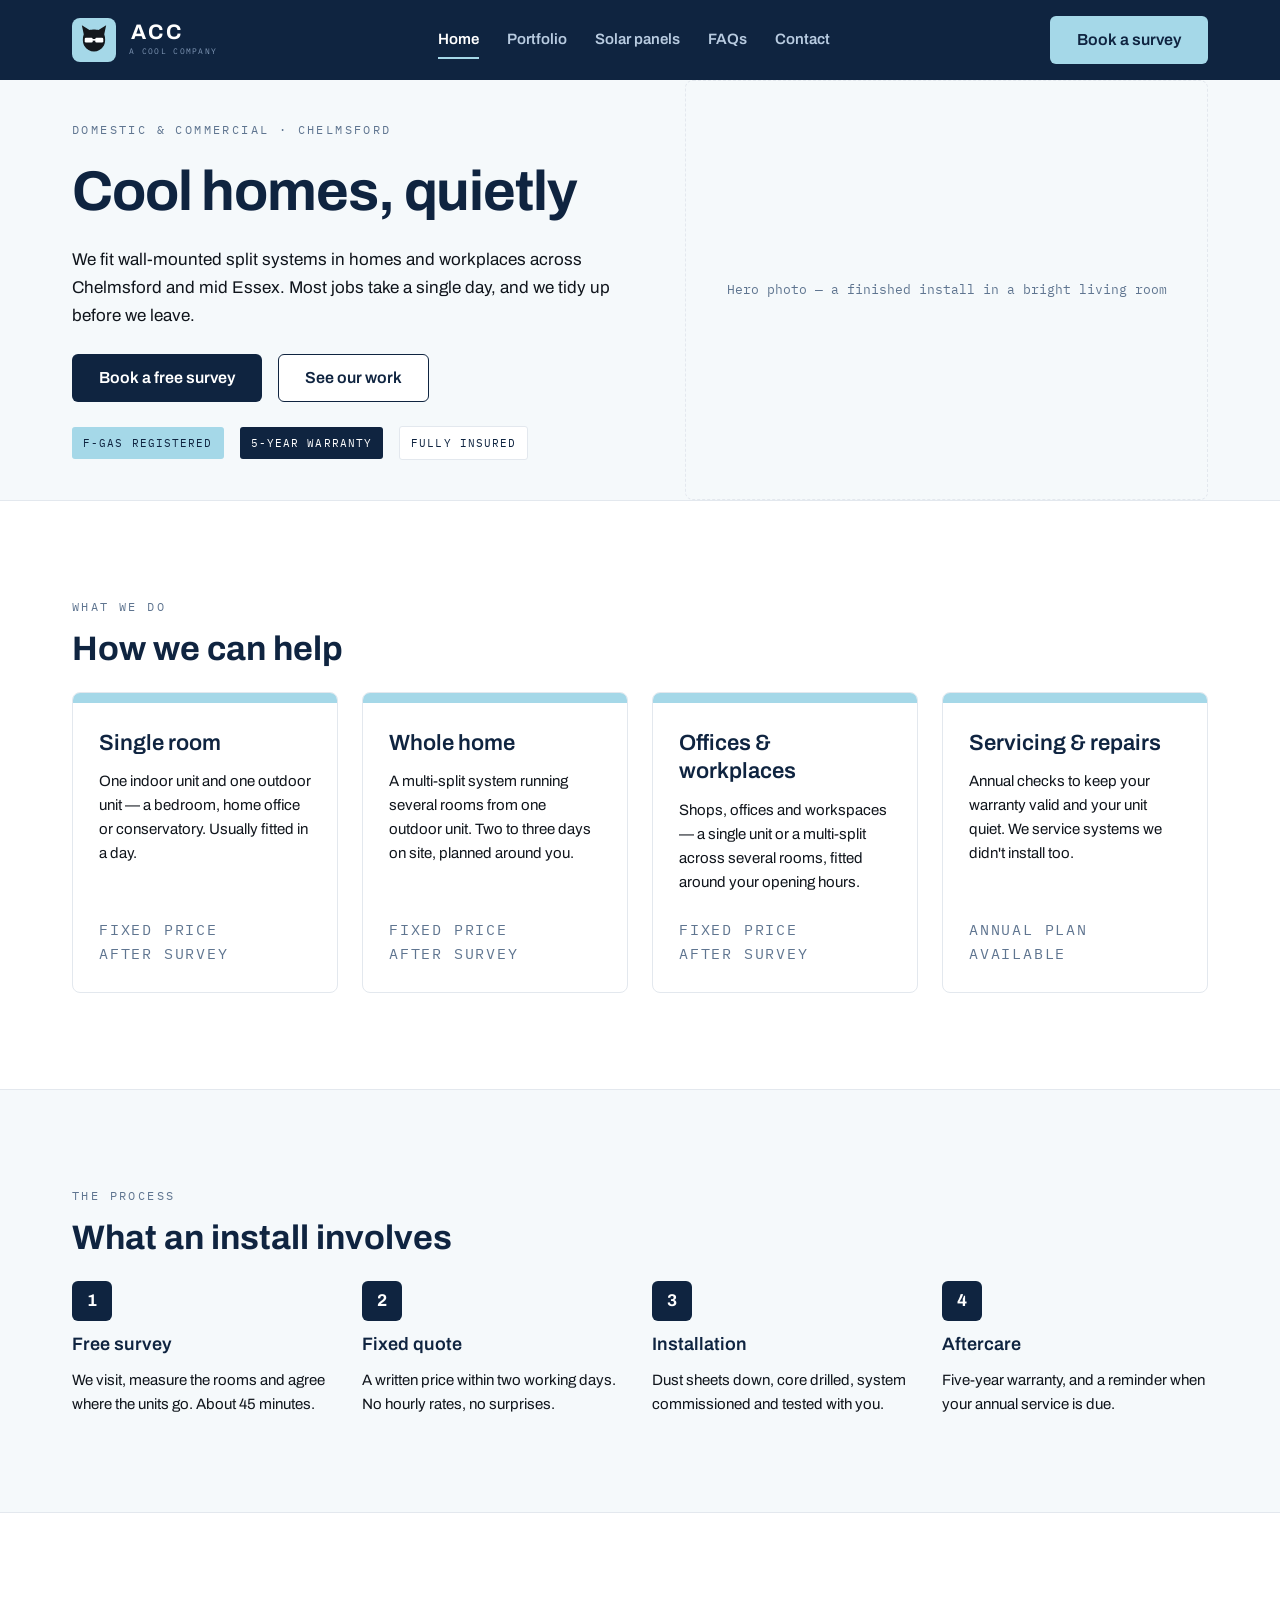
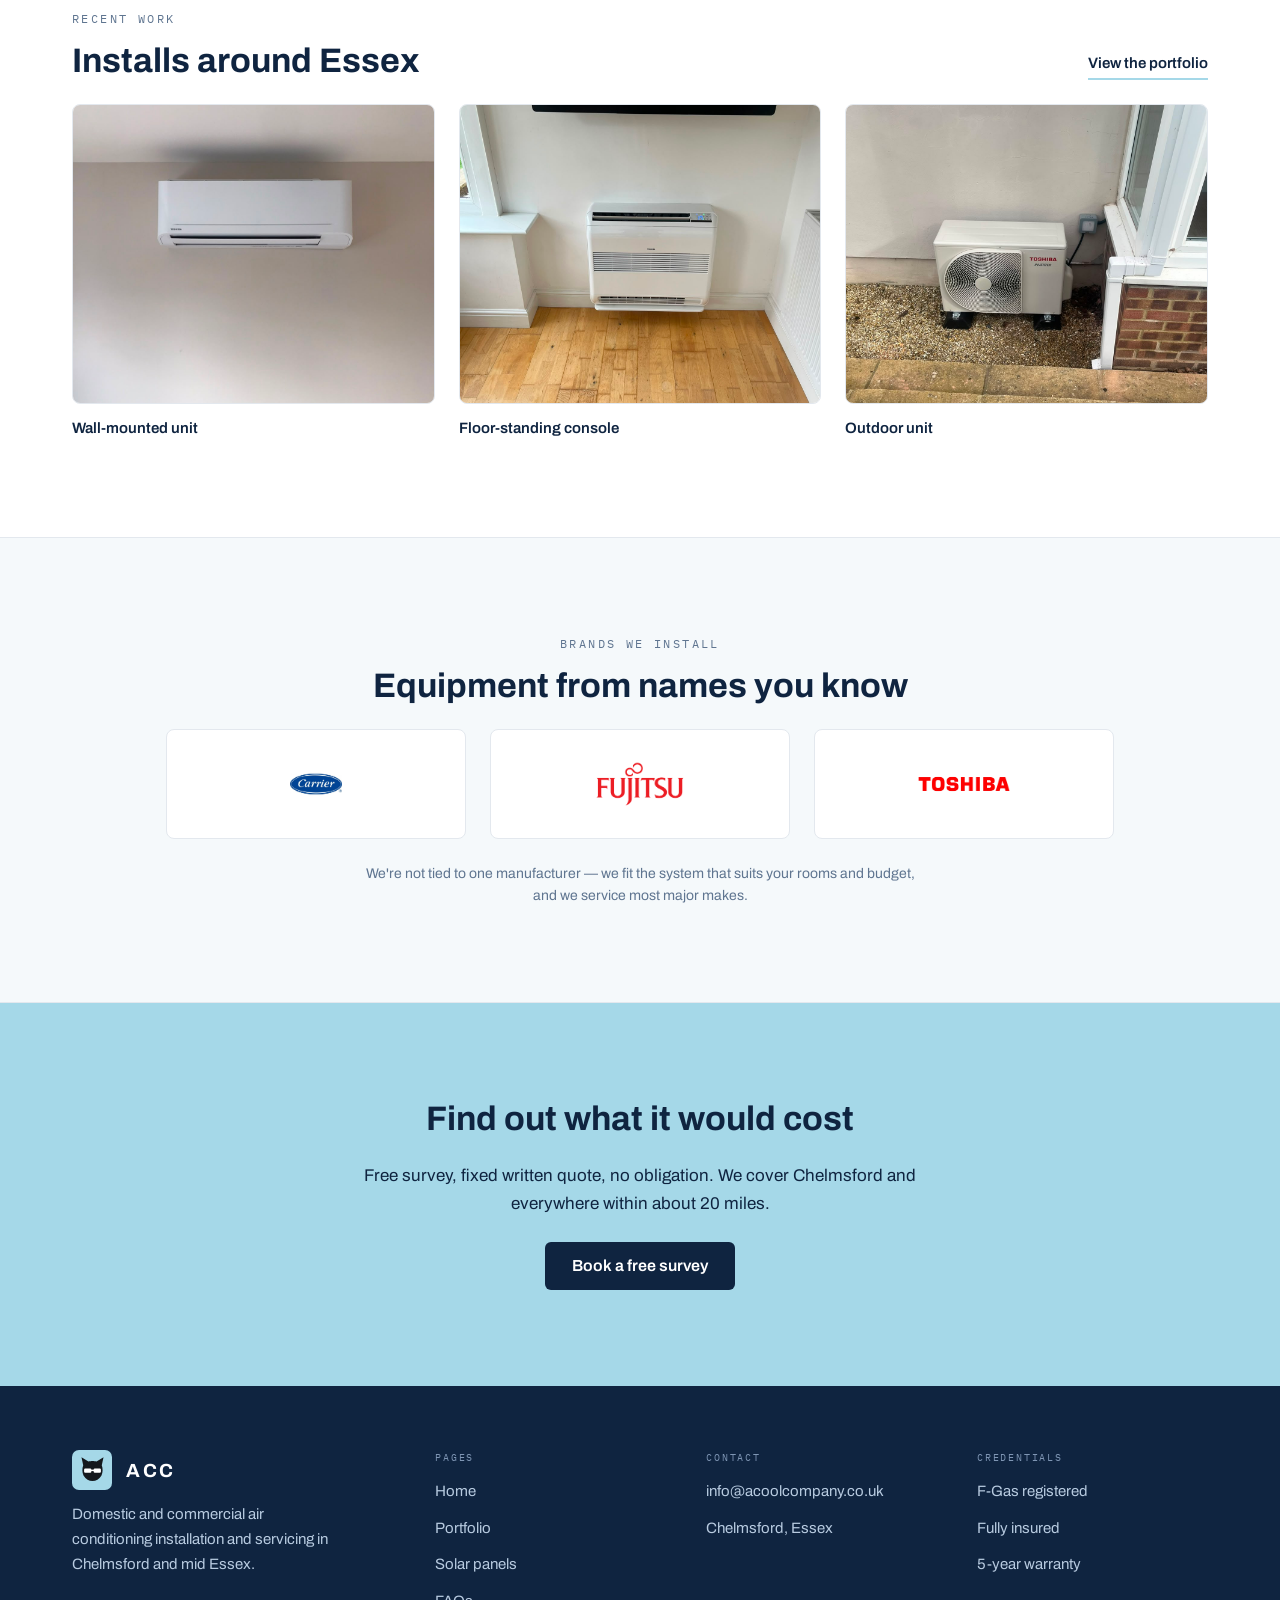
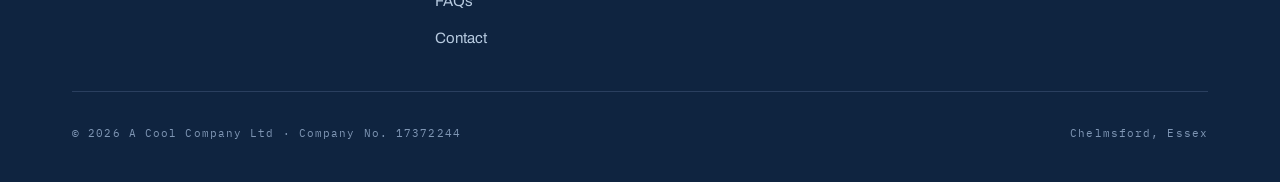
==== commit 1db139a4: "Add real install photos and brand logos; clean up Carrier logo Wire real install photos into the hom" ====
--- a/index.html
+++ b/index.html
@@ -153,18 +153,33 @@
         </div>
         <div class="grid grid--3">
           <figure class="work">
-            <div class="media work__media">Living room install</div>
-            <figcaption class="work__title">Living room · Great Baddow</figcaption>
+            <div class="media media--photo work__media"><img src="assets/img/photos/toshiba-wall-unit.jpg" alt="Wall-mounted Toshiba air conditioning unit installed on a living-room wall" loading="lazy"></div>
+            <figcaption class="work__title">Wall-mounted unit</figcaption>
           </figure>
           <figure class="work">
-            <div class="media work__media">Loft conversion install</div>
-            <figcaption class="work__title">Loft bedroom · Writtle</figcaption>
+            <div class="media media--photo work__media"><img src="assets/img/photos/toshiba-floor-console.jpg" alt="Toshiba floor-standing air conditioning console fitted beneath a wall-mounted TV" loading="lazy"></div>
+            <figcaption class="work__title">Floor-standing console</figcaption>
           </figure>
           <figure class="work">
-            <div class="media work__media">Home office install</div>
-            <figcaption class="work__title">Home office · Danbury</figcaption>
+            <div class="media media--photo work__media"><img src="assets/img/photos/toshiba-outdoor-unit.jpg" alt="Toshiba inverter outdoor condenser unit sited beside a bay window" loading="lazy"></div>
+            <figcaption class="work__title">Outdoor unit</figcaption>
           </figure>
         </div>
+      </div>
+    </section>
+
+    <section class="section section--surface" aria-labelledby="brands-heading">
+      <div class="container stack">
+        <div class="section__head" style="align-items:center; text-align:center; max-width:640px; margin:0 auto;">
+          <p class="eyebrow">Brands we install</p>
+          <h2 id="brands-heading">Equipment from names you know</h2>
+        </div>
+        <ul class="brand-strip">
+          <li class="brand-strip__item"><img src="assets/suppliers/Carrier-Logo.jpg" alt="Carrier" loading="lazy"></li>
+          <li class="brand-strip__item"><img src="assets/suppliers/Fujitsu-Logo.png" alt="Fujitsu" loading="lazy"></li>
+          <li class="brand-strip__item"><img src="assets/suppliers/Toshiba-Logo.jpg" alt="Toshiba" loading="lazy"></li>
+        </ul>
+        <p class="small" style="text-align:center; max-width:560px; margin:0 auto;">We're not tied to one manufacturer — we fit the system that suits your rooms and budget, and we service most major makes.</p>
       </div>
     </section>
 
--- a/assets/css/style.css
+++ b/assets/css/style.css
@@ -317,6 +317,35 @@
 .badge--solid { background: var(--navy); color: var(--white); }
 .badge--outline { background: var(--white); color: var(--navy); border: 1px solid var(--border); }
 
+/* ---------- Brand / supplier logo strip ---------- */
+.brand-strip {
+  list-style: none;
+  margin: 0;
+  padding: 0;
+  display: flex;
+  flex-wrap: wrap;
+  gap: var(--sp-3);
+  justify-content: center;
+}
+.brand-strip__item {
+  flex: 1 1 220px;
+  max-width: 300px;
+  min-height: 110px;
+  background: var(--white);
+  border: 1px solid var(--border);
+  border-radius: var(--radius-card);
+  display: flex;
+  align-items: center;
+  justify-content: center;
+  padding: var(--sp-3) var(--sp-4);
+}
+.brand-strip__item img {
+  max-height: 52px;
+  max-width: 100%;
+  width: auto;
+  object-fit: contain;
+}
+
 /* ---------- Hero ---------- */
 .hero { background: var(--surface); border-bottom: 1px solid var(--border); }
 .hero__grid {
@@ -354,6 +383,15 @@
   font-size: 13px;
   text-align: center;
   padding: var(--sp-2);
+}
+/* Real photo dropped into a .media box: fill and crop to the box, no dashed frame. */
+.media--photo { padding: 0; border-style: solid; }
+.media--photo img {
+  width: 100%;
+  height: 100%;
+  object-fit: cover;
+  object-position: center;
+  display: block;
 }
 
 /* ---------- Service cards (top accent bar) ---------- */
@@ -425,7 +463,7 @@
 
 /* ---------- Portfolio ---------- */
 .work { display: flex; flex-direction: column; gap: 12px; min-width: 0; }
-.work__media { height: 240px; }
+.work__media { height: 300px; }
 .work__title { font-size: 15px; font-weight: 600; color: var(--navy); }
 .work__loc {
   font-family: "IBM Plex Mono", monospace;
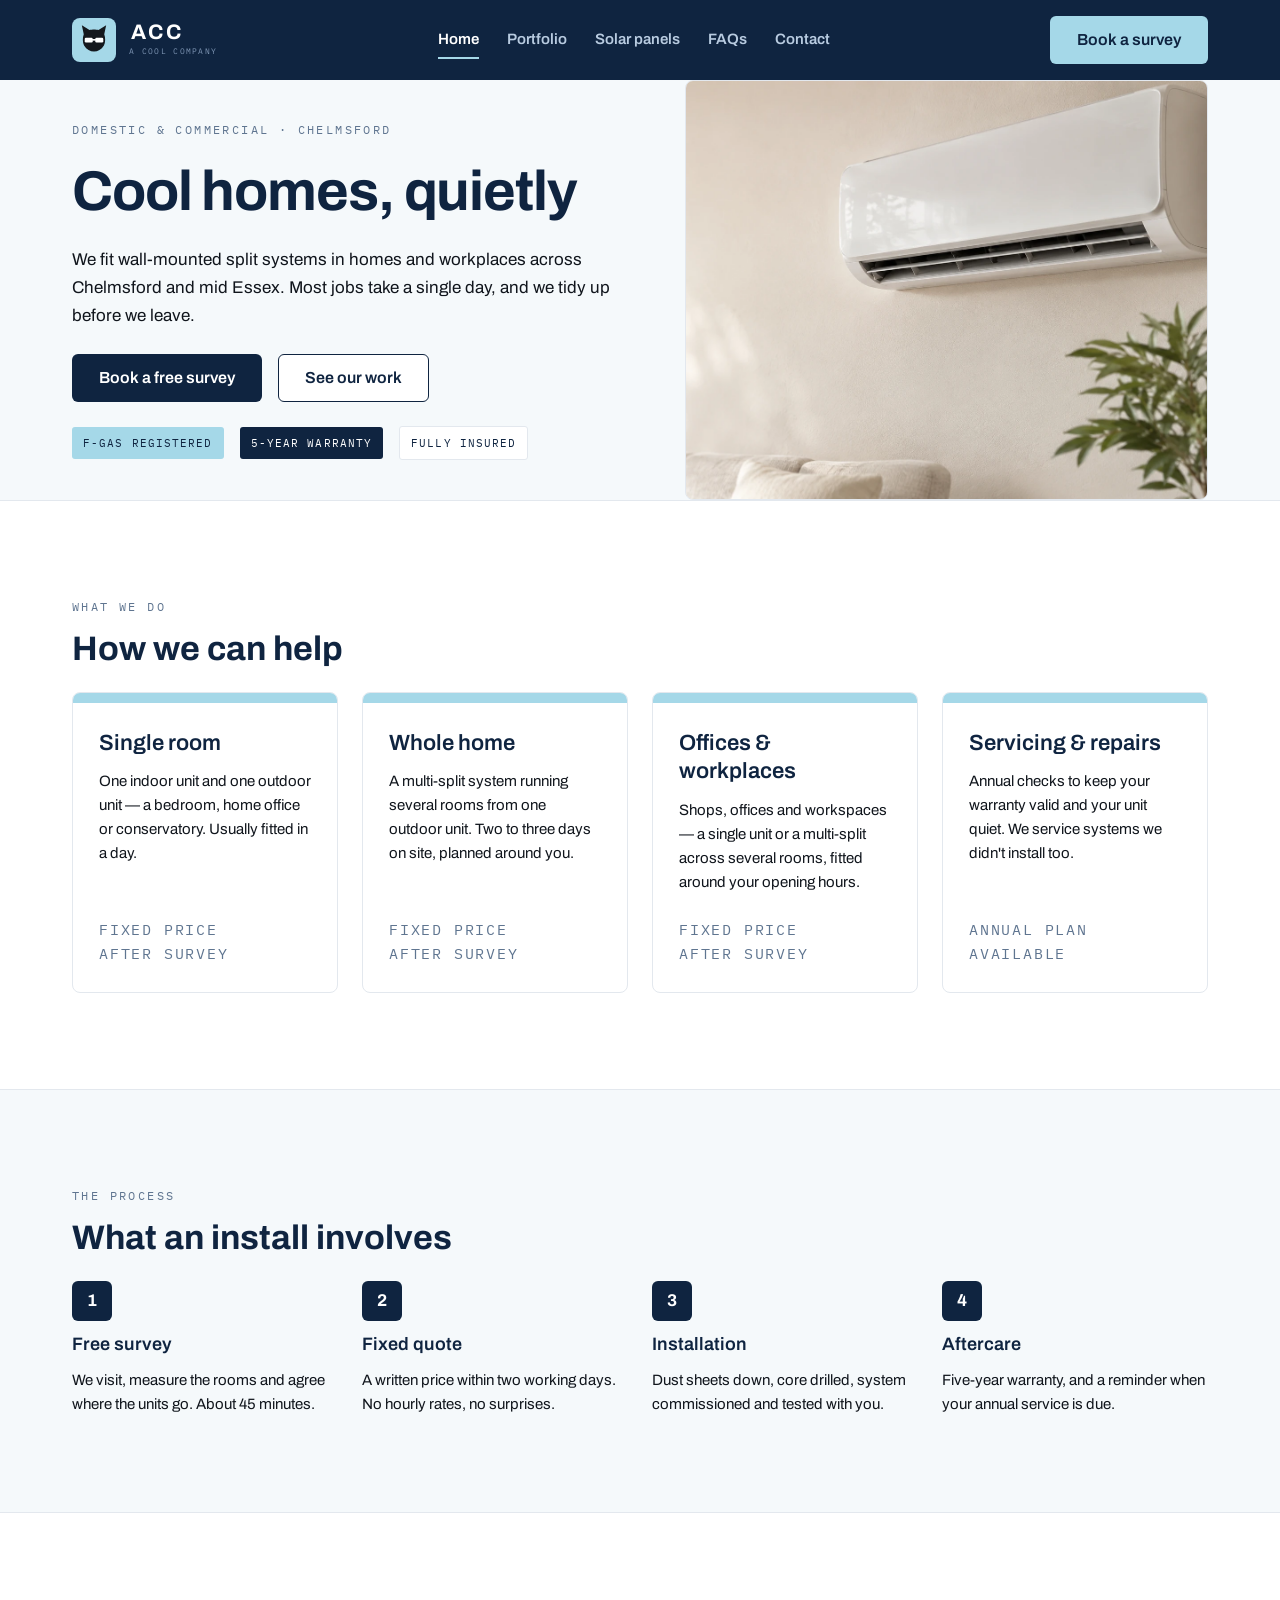
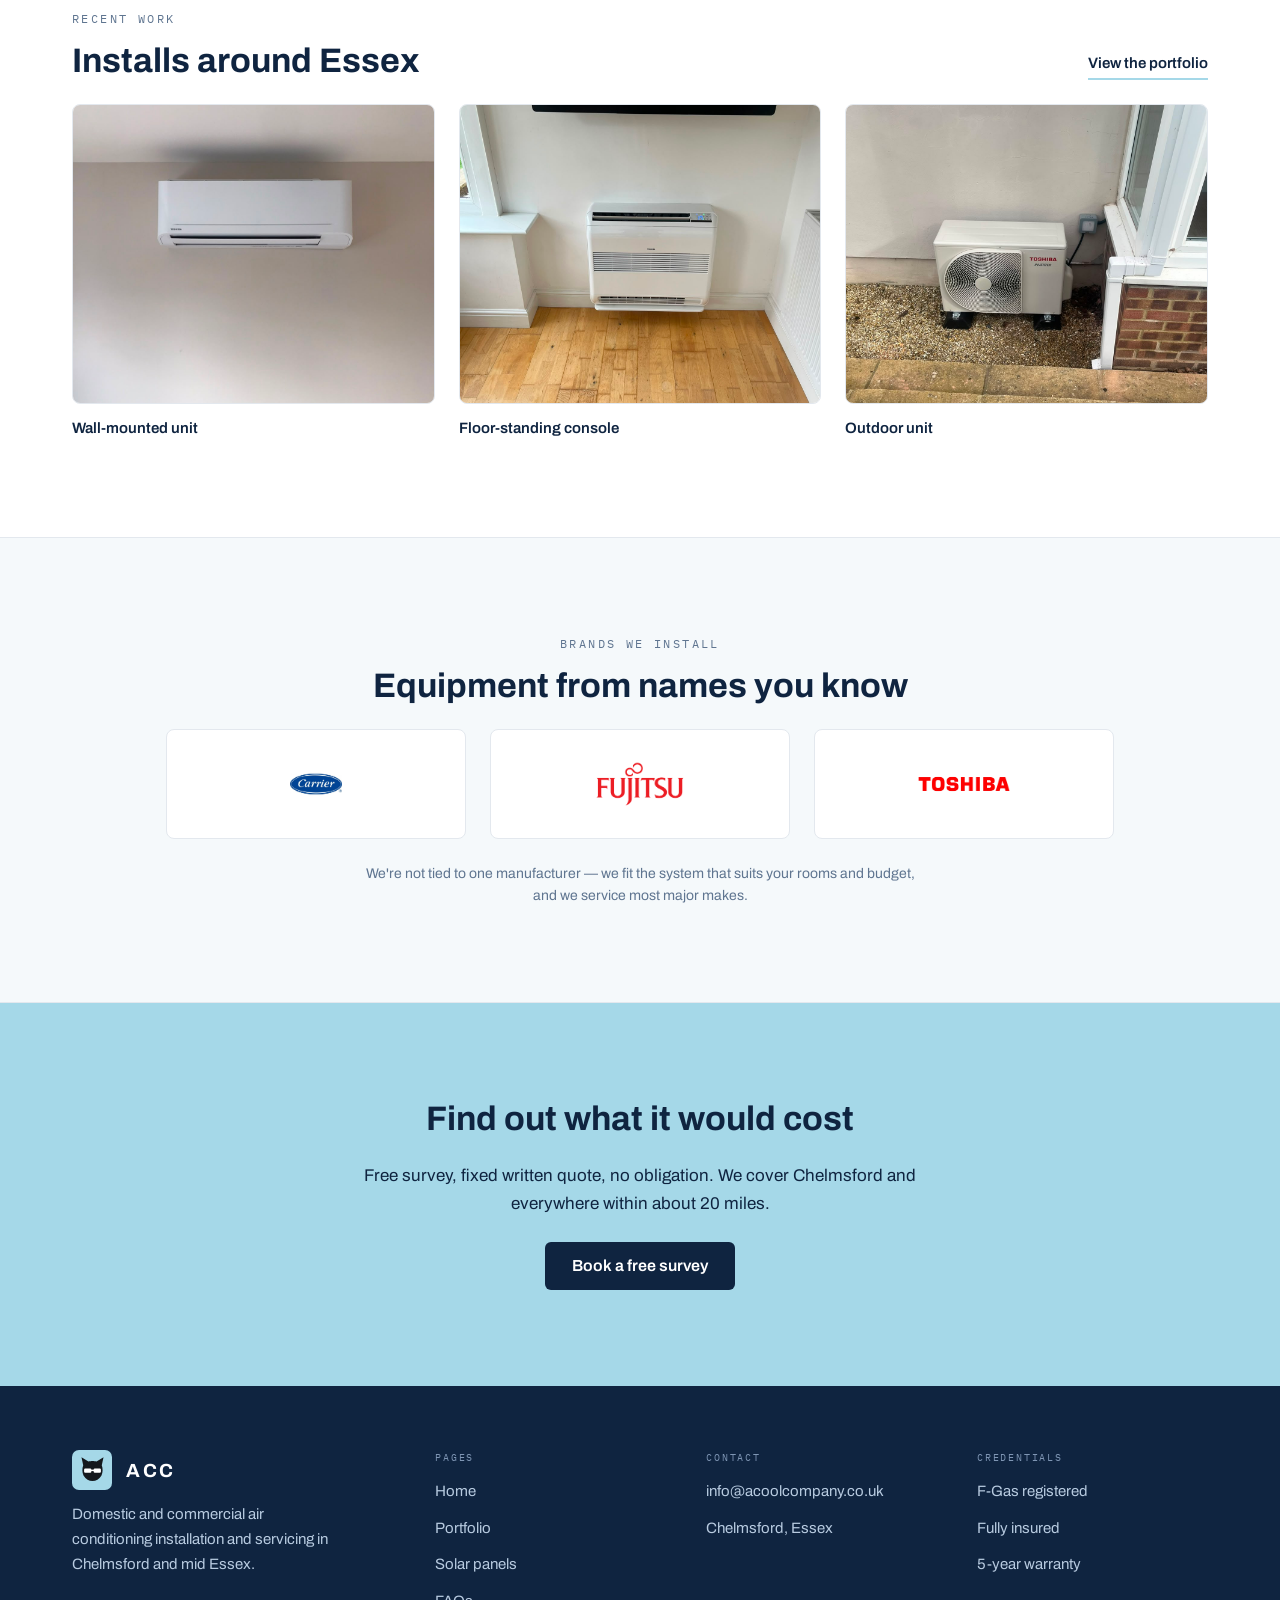
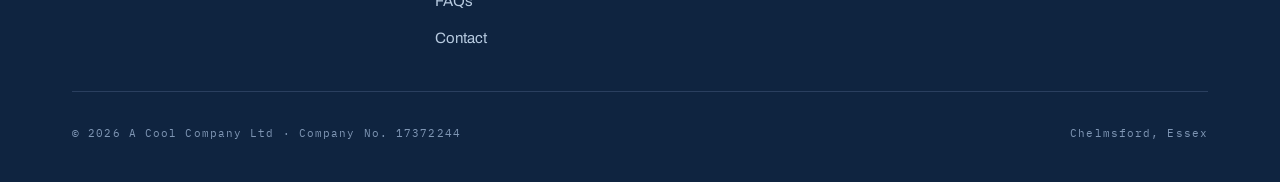
==== commit 908085a4: "Add home hero image Use the supplied living-room photo as the home-page hero, replacing the placehol" ====
--- a/index.html
+++ b/index.html
@@ -63,7 +63,7 @@
               <span class="badge badge--outline">Fully insured</span>
             </div>
           </div>
-          <div class="media hero__media">Hero photo — a finished install in a bright living room</div>
+          <div class="media media--photo hero__media"><img src="assets/img/photos/hero-living-room.webp" alt="Wall-mounted air conditioning unit in a bright living room" fetchpriority="high"></div>
         </div>
       </div>
     </section>
--- a/assets/css/style.css
+++ b/assets/css/style.css
@@ -393,6 +393,9 @@
   object-position: center;
   display: block;
 }
+/* Hero shot: the unit sits to the right, so favour that side when the wide
+   image is cropped into the taller hero box. */
+.hero__media img { object-position: 82% center; }
 
 /* ---------- Service cards (top accent bar) ---------- */
 .service-card {
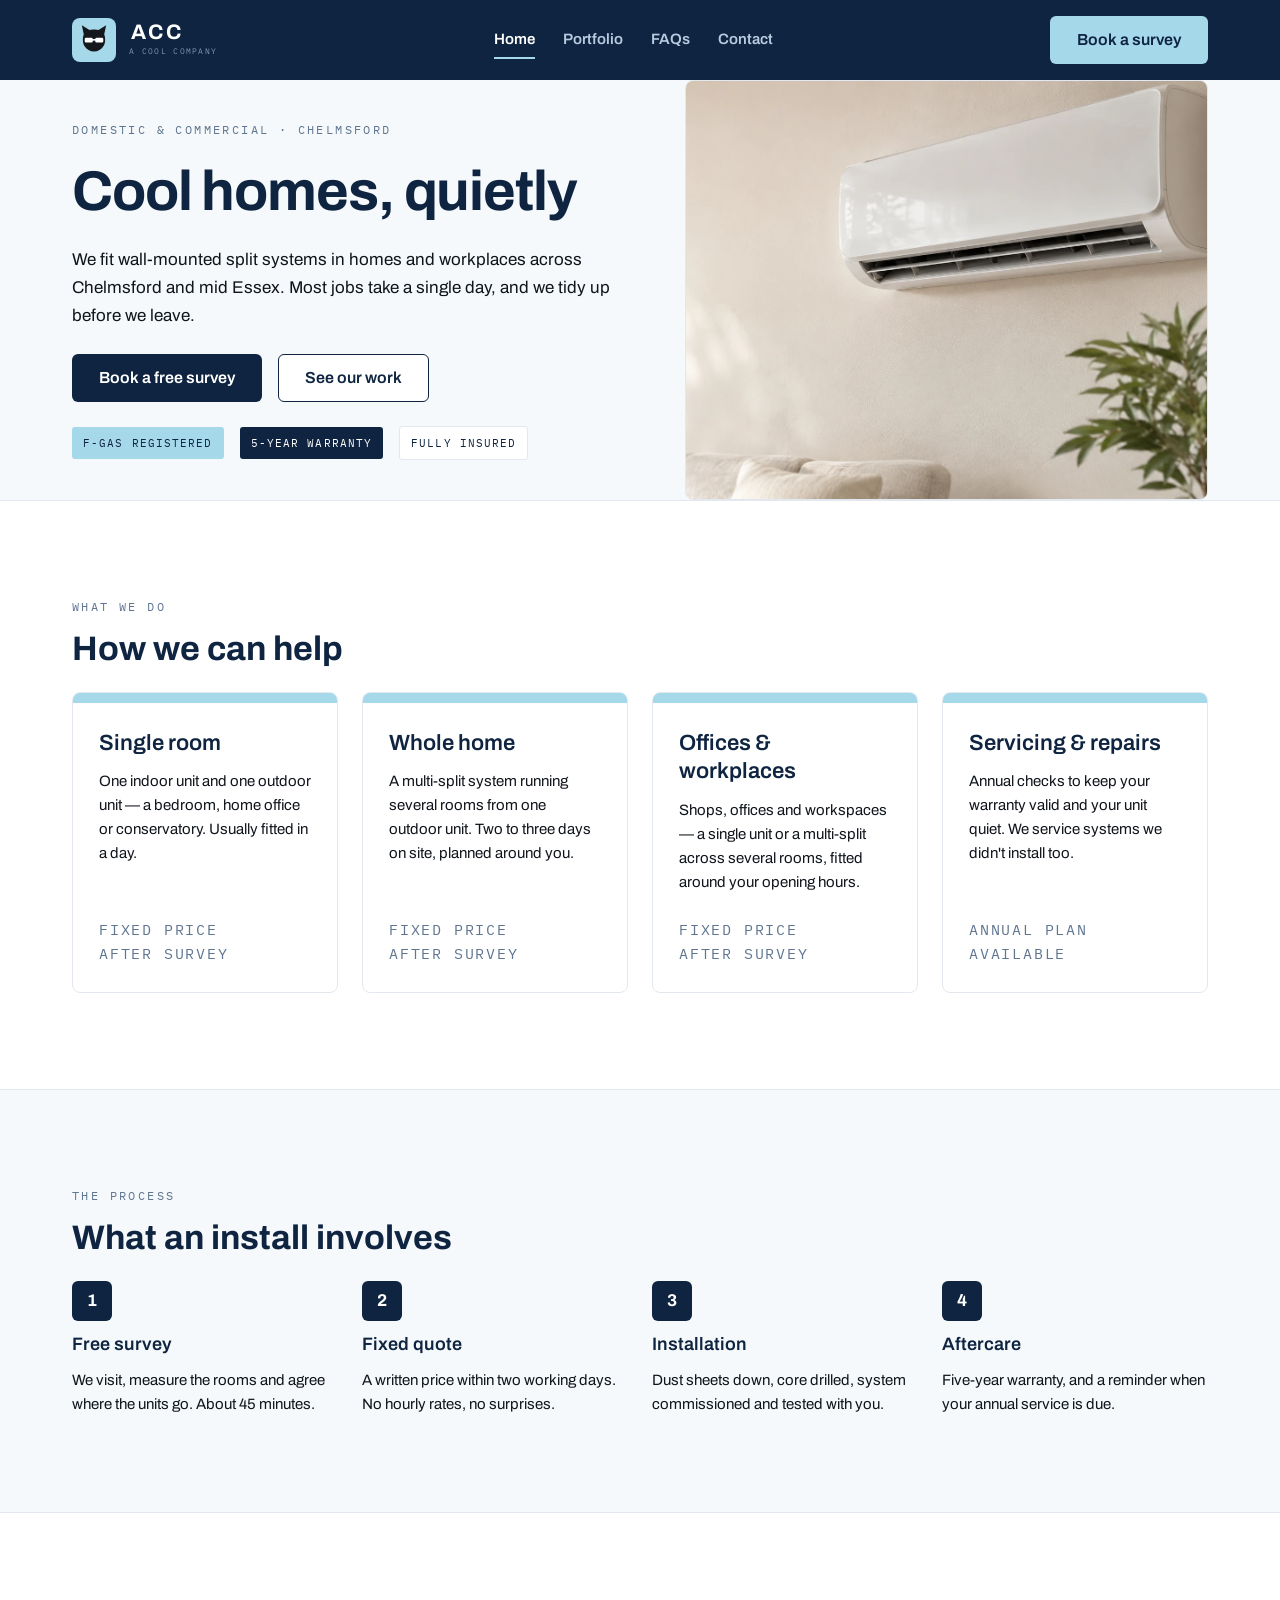
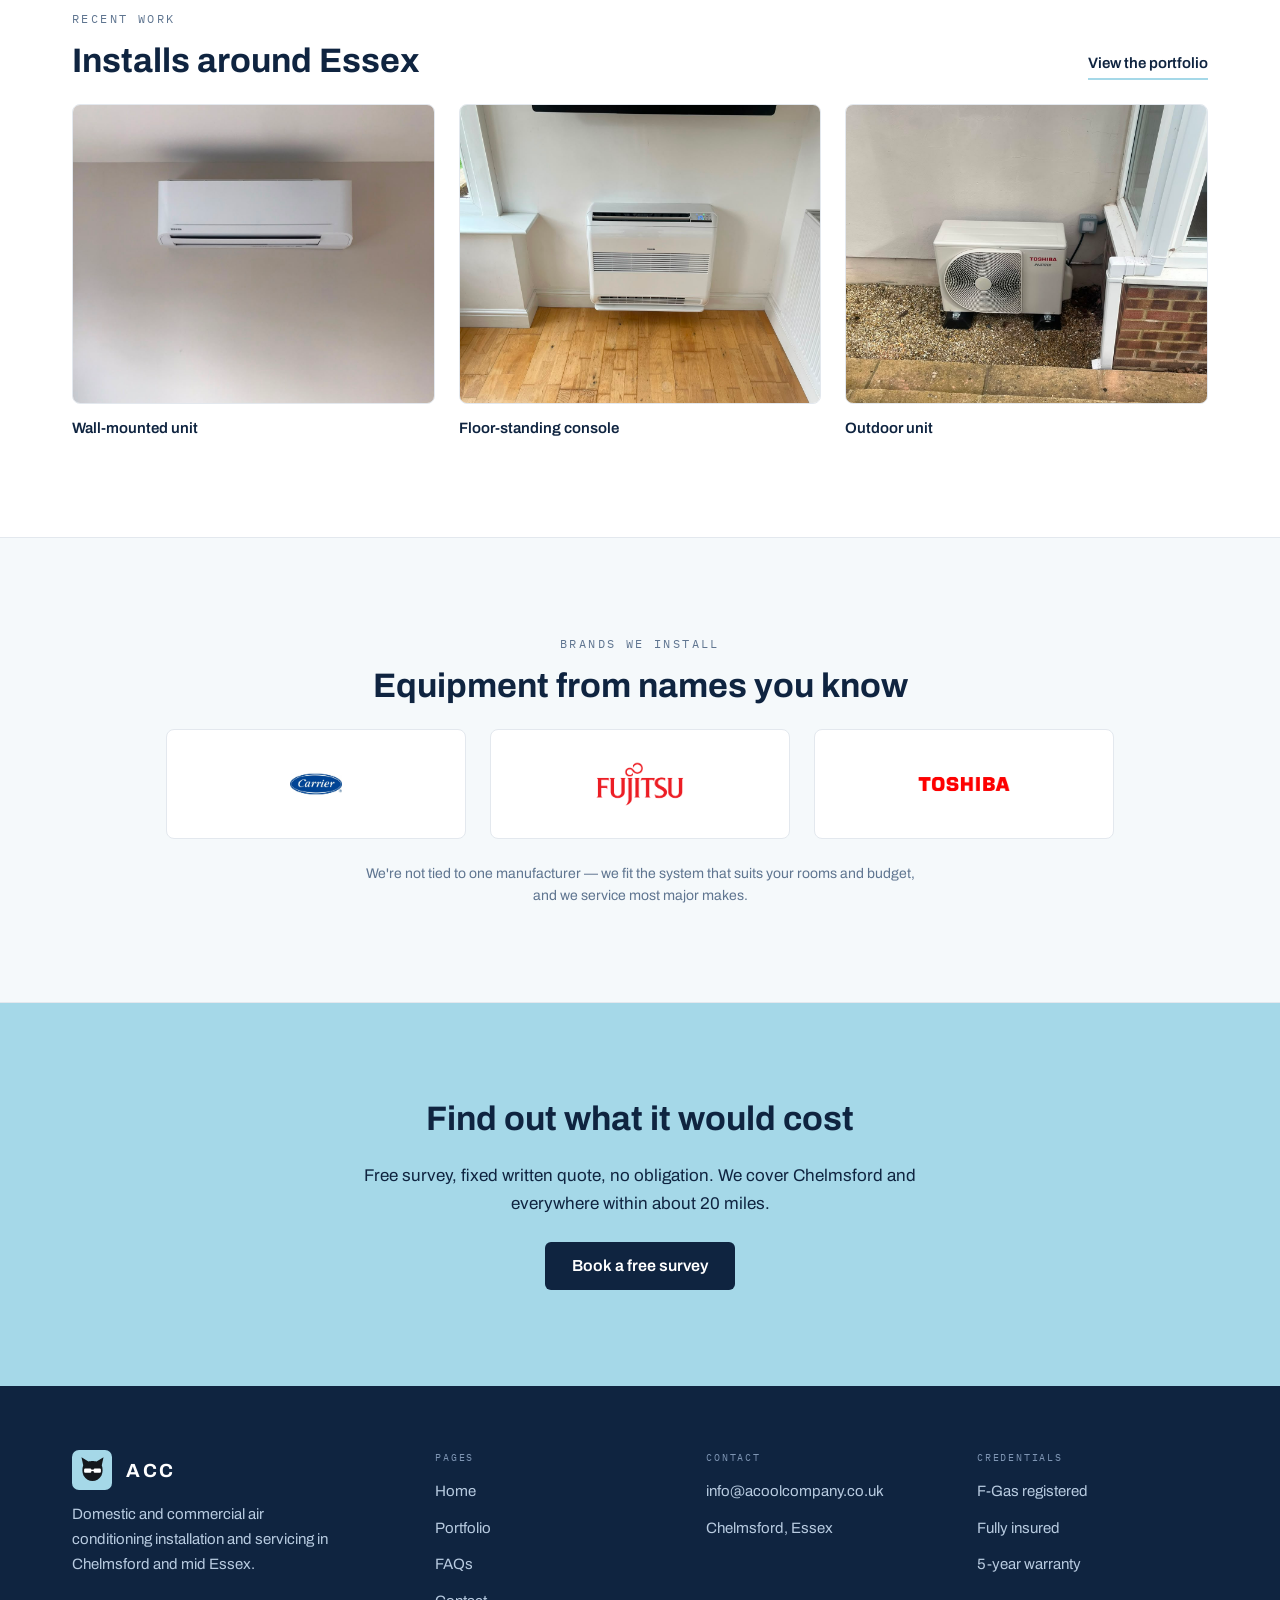
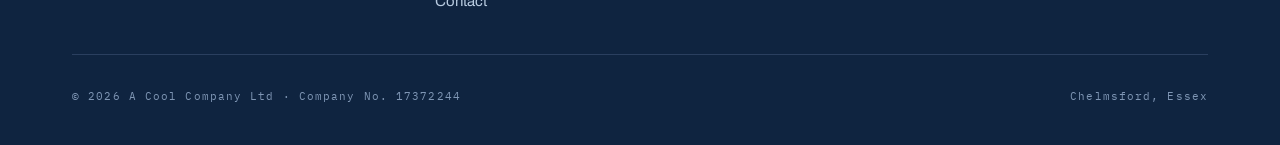
==== commit 59e662b8: "Feature-flag the Solar panels page off Solar isn't ready for customers, so hide it behind a flag in " ====
--- a/index.html
+++ b/index.html
@@ -34,7 +34,7 @@
         <ul>
           <li><a href="index.html" aria-current="page">Home</a></li>
           <li><a href="portfolio.html">Portfolio</a></li>
-          <li><a href="solar.html">Solar panels</a></li>
+          <li data-feature="solar" hidden><a href="solar.html">Solar panels</a></li>
           <li><a href="faq.html">FAQs</a></li>
           <li><a href="contact.html">Contact</a></li>
           <li class="nav-cta-item"><a class="btn btn--on-navy btn--block" href="contact.html">Book a survey</a></li>
@@ -211,7 +211,7 @@
           <p class="footer-label">Pages</p>
           <a href="index.html">Home</a>
           <a href="portfolio.html">Portfolio</a>
-          <a href="solar.html">Solar panels</a>
+          <a href="solar.html" data-feature="solar" hidden>Solar panels</a>
           <a href="faq.html">FAQs</a>
           <a href="contact.html">Contact</a>
         </div>
@@ -235,6 +235,7 @@
     </div>
   </footer>
 
+  <script src="assets/js/site-config.js"></script>
   <script src="assets/js/main.js"></script>
 </body>
 </html>
